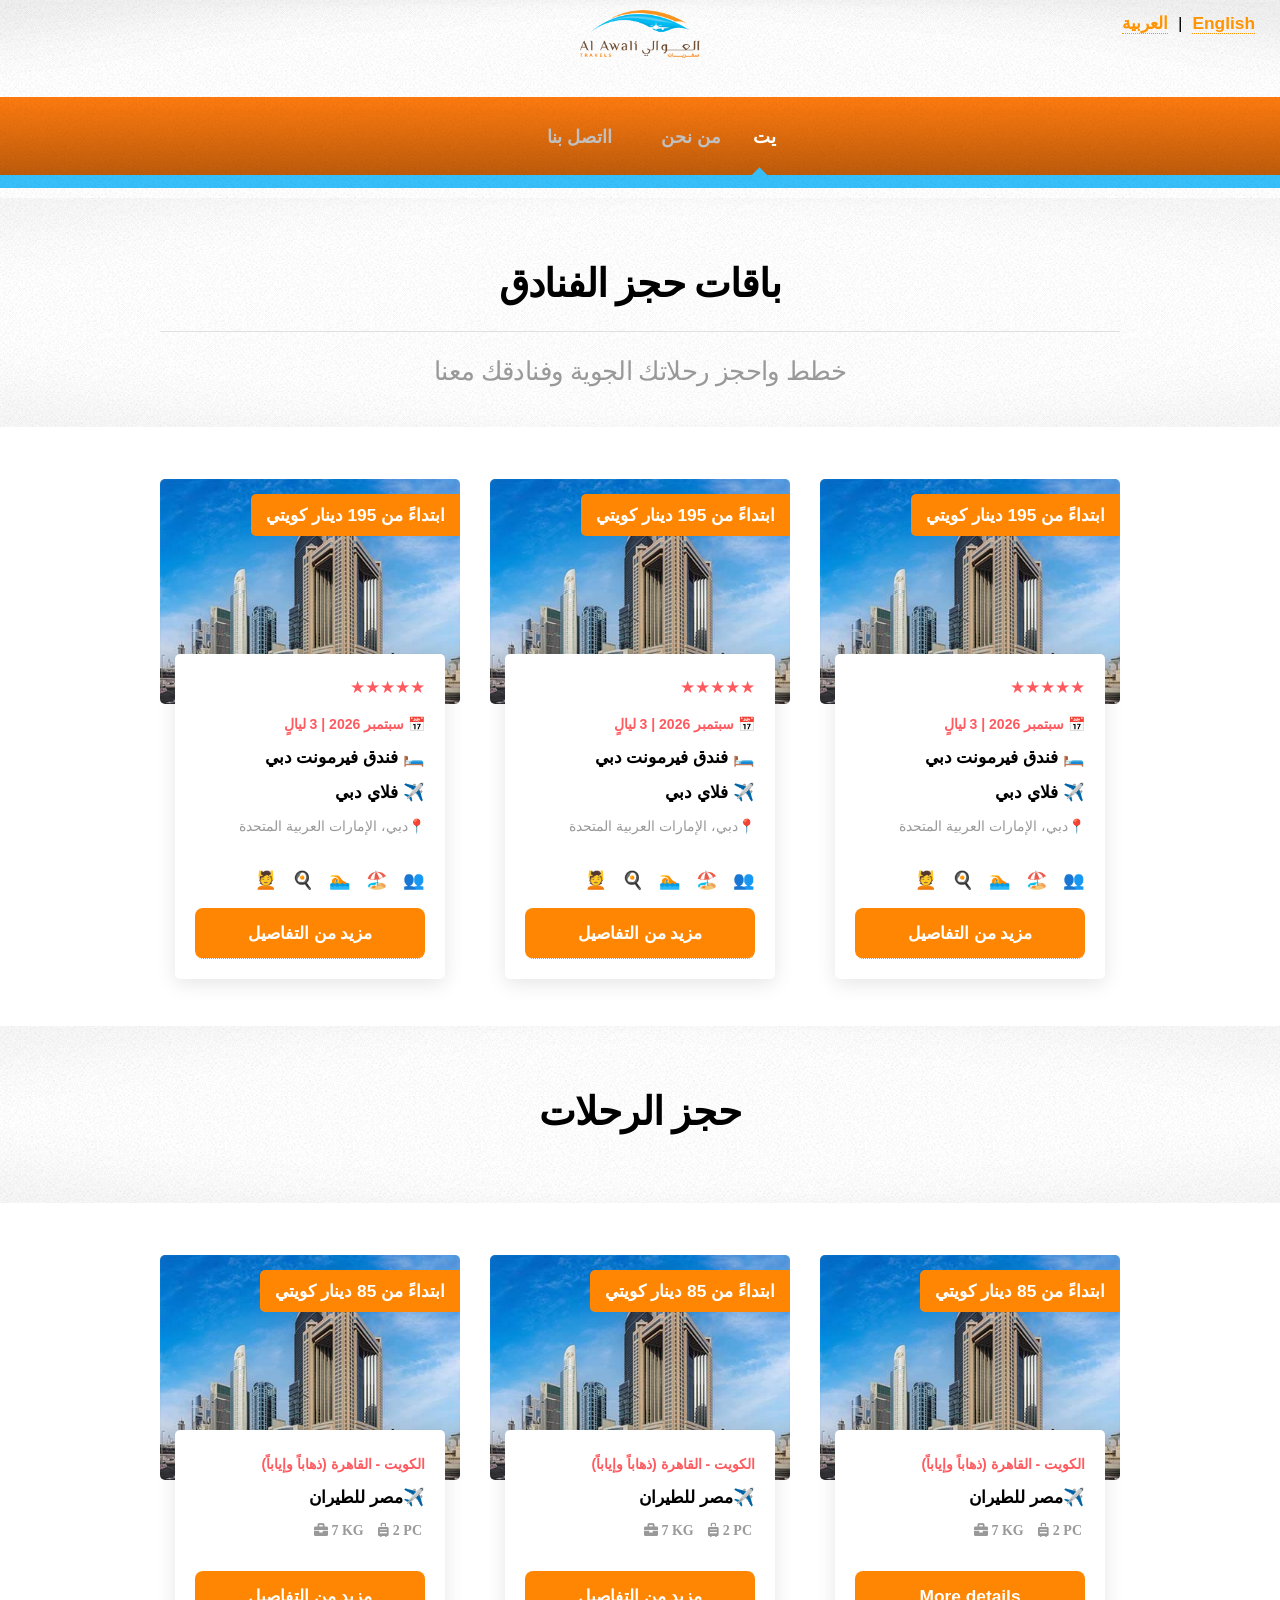
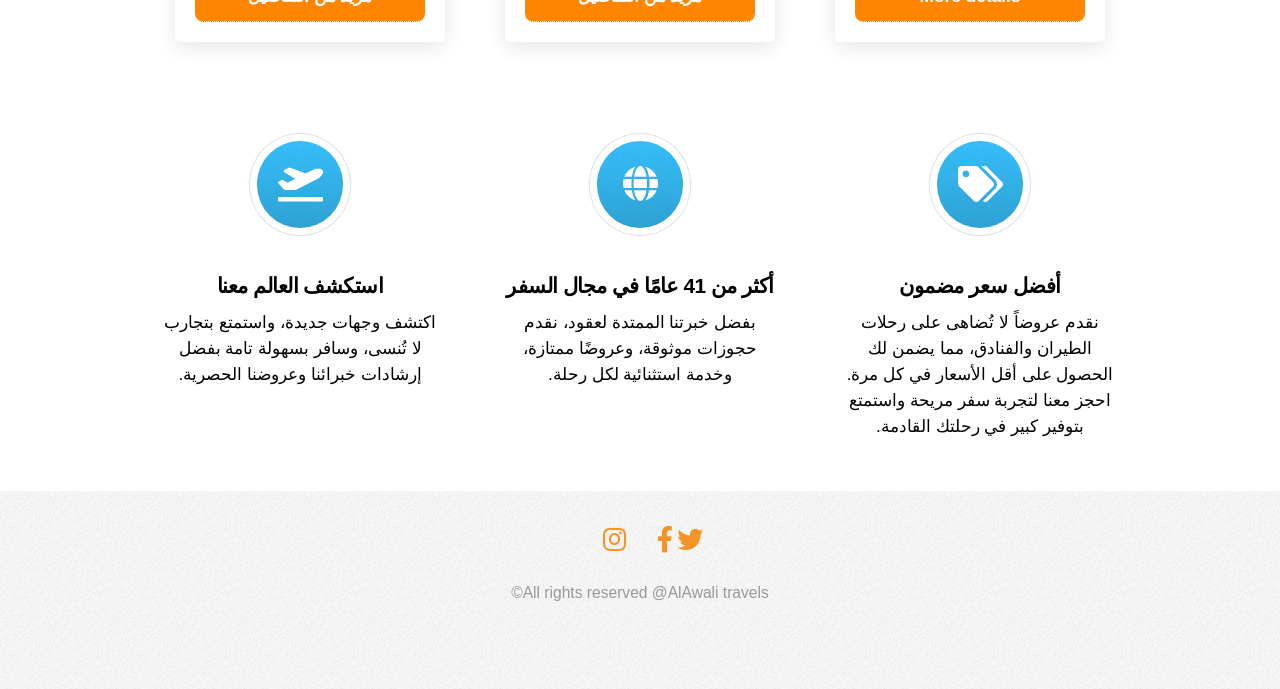
==== index.html @ 090c86a7 "Commit changes" ====
<!DOCTYPE HTML>

<html lang="ar" dir="rtl">
	<head>
		<title>AlAwali Travels</title>
		<meta charset="utf-8" />
		<meta name="viewport" content="width=device-width, initial-scale=1, user-scalable=no" />
		<link rel="stylesheet" href="assets/css/main.css" />
	</head>
	<body class="is-preload">
		<div id="page-wrapper">

			<!-- Header -->
				<div id="header" style="text-align:center; position: relative; padding: 10px 0;">

					<!-- Logo -->
   <h1>
   <a href="index.html" id="logo" style="display:inline-block;">
        <img src="images/logo.png" alt="AlAwali Travels Logo" 
             style="width:120px; max-width:100%; height:auto; display:block; margin:0 auto;">
    </a>
</h1>
  
<!-- Language Switcher -->
    

					<!-- Nav -->
						<nav id="nav">
    <div id="language-switcher" style="position:absolute; top:10px; right:20px;">
        <a href="en/index.html" lang="en">English</a> | 
        <a href="index.html" lang="ar">العربية</a>
    </div>
							<ul>
								<li class="current"><a href="index.html">يت  </a></li>
								<li ><a href="aboutus.html">من نحن</a></li>
								<li><a href="contactus.html"> ااتصل بنا</a></li>
								
							</ul>
						</nav>

				</div>


			<!-- Banner -->
				
		<!-- Gigantic Heading -->
				<section class="wrapper style2" dir="rtl">
					<div class="container">
						<header class="major">
							<h2>باقات حجز الفنادق</h2>
							<p>خطط واحجز رحلاتك الجوية وفنادقك معنا</p>
						</header>
					</div>
				</section>

			<!-- Posts -->
	<section class="wrapper style1" dir="rtl">
          <div class="container">

    <div class="row">

      <!-- CARD 1 -->
      
<div class="col-4 col-12-narrower">
  <div class="hotel-card">

    <!-- IMAGE -->
    <div class="image-box">
      <img src="images/turkey.jpg" alt="">
      <span class="price">ابتداءً من 195 دينار كويتي</span>
    </div>

    <!-- CONTENT -->
    <div class="content-box">
      <div class="stars">
        ★★★★★
      </div>

      <span class="days">📅 سبتمبر 2026 | 3 ليالٍ</span>

      <h4>🛏️ فندق فيرمونت دبي</h4>
      <h4>✈️ فلاي دبي</h4>

      <p class="location">📍دبي، الإمارات العربية المتحدة</p>

      <div class="features">
  <span>👥</span>
  <span>🏖️ </span>
  <span>🏊</span>
  <span>🍳 </span>
  <span>💆</span>
  </div>
      <a class="book-now-btn" href="https://wa.me/96590956788?text=Hello%20I%20want%20to%20book%20Baku%20package" target="_blank">
        مزيد من التفاصيل
      </a>
    </div>

  </div>
</div>
      <!-- CARD 2 -->
      <div class="col-4 col-12-narrower">
  <div class="hotel-card">

    <!-- IMAGE -->
    <div class="image-box">
      <img src="images/turkey.jpg" alt="">
      <span class="price">ابتداءً من 195 دينار كويتي</span>
    </div>

    <!-- CONTENT -->
    <div class="content-box">
      <div class="stars">
        ★★★★★
      </div>

      <span class="days">📅 سبتمبر 2026 | 3 ليالٍ</span>

      <h4>🛏️ فندق فيرمونت دبي</h4>
      <h4>✈️ فلاي دبي</h4>

      <p class="location">📍دبي، الإمارات العربية المتحدة</p>

      <div class="features">
  <span>👥</span>
  <span>🏖️ </span>
  <span>🏊</span>
  <span>🍳 </span>
  <span>💆</span>
  </div>
      <a class="book-now-btn" href="https://wa.me/96590956788?text=Hello%20I%20want%20to%20book%20Baku%20package" target="_blank">
        مزيد من التفاصيل
      </a>
    </div>

  </div>
</div>

      <!-- CARD 3 -->
      <div class="col-4 col-12-narrower">
  <div class="hotel-card">

    <!-- IMAGE -->
    <div class="image-box">
      <img src="images/turkey.jpg" alt="">
      <span class="price">ابتداءً من 195 دينار كويتي</span>
    </div>

    <!-- CONTENT -->
    <div class="content-box">
      <div class="stars">
        ★★★★★
      </div>

      <span class="days">📅 سبتمبر 2026 | 3 ليالٍ</span>

      <h4>🛏️ فندق فيرمونت دبي</h4>
      <h4>✈️ فلاي دبي</h4>

      <p class="location">📍دبي، الإمارات العربية المتحدة</p>

      <div class="features">
  <span>👥</span>
  <span>🏖️ </span>
  <span>🏊</span>
  <span>🍳 </span>
  <span>💆</span>
  </div>
      <a class="book-now-btn" href="https://wa.me/96590956788?text=Hello%20I%20want%20to%20book%20Baku%20package" target="_blank">
        مزيد من التفاصيل
      </a>
    </div>

  </div>
</div>

</section>
				<!-- Posts End-->



<!-- Gigantic Heading  second for flight-->
		<section class="wrapper style2">
					<div class="container">
						<header class="major">
							<h2>حجز الرحلات</h2>
						</header>
					</div>
				</section> 


<section class="wrapper style1">
  <div class="container">

    <div class="row">

      <!-- CARD 1 -->
      
<div class="col-4 col-12-narrower">
  <div class="hotel-card">

    <!-- IMAGE -->
    <div class="image-box">
      <img src="images/turkey.jpg" alt="">
      <span class="price">ابتداءً من 85 دينار كويتي</span>
    </div>

    <!-- CONTENT -->
    <div class="content-box">
      
     <span class="days">الكويت - القاهرة (ذهاباً وإياباً) </span>

        <h4>✈️مصر للطيران</h4>

      <p class="location"><i class="fas fa-suitcase-rolling"> 2 PC </i> &nbsp; <i class="fas fa-briefcase"> 7 KG </i> </p>

      <a class="book-now-btn" href="https://wa.me/96590956788?text=Hello%20I%20want%20to%20book%20Baku%20package" target="_blank">
        More details
      </a>
    </div>

  </div>
</div>
      <!-- CARD 2 -->
      <div class="col-4 col-12-narrower">
  <div class="hotel-card">

    <!-- IMAGE -->
    <div class="image-box">
      <img src="images/turkey.jpg" alt="">
      <span class="price">ابتداءً من 85 دينار كويتي</span>
    </div>

    <!-- CONTENT -->
    <div class="content-box">
      
     <span class="days">الكويت - القاهرة (ذهاباً وإياباً) </span>

        <h4>✈️مصر للطيران</h4>

       <p class="location"><i class="fas fa-suitcase-rolling"> 2 PC </i> &nbsp; <i class="fas fa-briefcase"> 7 KG </i> </p>

      <a class="book-now-btn" href="https://wa.me/96590956788?text=Hello%20I%20want%20to%20book%20Baku%20package" target="_blank">
        مزيد من التفاصيل
      </a>
    </div>

  </div>
</div>

      <!-- CARD 3 -->
     <div class="col-4 col-12-narrower">
  <div class="hotel-card">

    <!-- IMAGE -->
    <div class="image-box">
      <img src="images/turkey.jpg" alt="">
      <span class="price">ابتداءً من 85 دينار كويتي</span>
    </div>

    <!-- CONTENT -->
    <div class="content-box">
      
     <span class="days">الكويت - القاهرة (ذهاباً وإياباً) </span>

        <h4>✈️مصر للطيران</h4>

      <p class="location"><i class="fas fa-suitcase-rolling"> 2 PC </i> &nbsp; <i class="fas fa-briefcase"> 7 KG </i> </p>

      <a class="book-now-btn" href="https://wa.me/96590956788?text=Hello%20I%20want%20to%20book%20Baku%20package" target="_blank">
        مزيد من التفاصيل
      </a>
    </div>

  </div>
</div>

</section>
				<!-- Posts End-->


			<!-- Highlights -->
				<section class="wrapper style1">
					<div class="container">
						<div class="row gtr-200">
							<section class="col-4 col-12-narrower">
								<div class="box highlight">
									<i class="icon solid major fa-tags"></i>
									<h3>أفضل سعر مضمون</h3>
									<p>نقدم عروضاً لا تُضاهى على رحلات الطيران والفنادق، مما يضمن لك الحصول على أقل الأسعار في كل مرة. احجز معنا لتجربة سفر مريحة واستمتع بتوفير كبير في رحلتك القادمة.</p>
								</div>
							</section>
							<section class="col-4 col-12-narrower">
								<div class="box highlight">
									<i class="icon solid major fa-globe"></i>
									<h3>أكثر من 41 عامًا في مجال السفر</h3>
									<p>بفضل خبرتنا الممتدة لعقود، نقدم حجوزات موثوقة، وعروضًا ممتازة، وخدمة استثنائية لكل رحلة.</p>
								</div>
							</section>
							<section class="col-4 col-12-narrower">
								<div class="box highlight">
									<i class="icon solid major fa-plane-departure"></i>
									<h3>استكشف العالم معنا</h3>
									<p>اكتشف وجهات جديدة، واستمتع بتجارب لا تُنسى، وسافر بسهولة تامة بفضل إرشادات خبرائنا وعروضنا الحصرية.</p>
								</div>
							</section>
						</div>
					</div>
				</section>



			<!-- Footer -->
				<div id="footer">
					<div class="container">
						<div class="row">
							
							
						</div>
					</div>

					<!-- Icons -->
						<ul class="icons">
							<li><a href="#" class="icon brands fa-twitter"><span class="label">Twitter</span></a></li>
							<li><a href="#" class="icon brands fa-facebook-f"><span class="label">Facebook</span></a></li>
							<li><a href="#" class="icon brands fa-instagram"><span class="label">Instagram</span></a></li>
							
						</ul>

					<!-- Copyright -->
						<div class="copyright">
							<ul class="menu">
								<li>All rights reserved @AlAwali travels&copy; </li>
							</ul>
						</div>

				</div>

		</div>


		<!-- Scripts -->
			<script src="assets/js/jquery.min.js"></script>
			<script src="assets/js/jquery.dropotron.min.js"></script>
			<script src="assets/js/browser.min.js"></script>
			<script src="assets/js/breakpoints.min.js"></script>
			<script src="assets/js/util.js"></script>
			<script src="assets/js/main.js"></script>

	</body>
</html>
---- assets/css/main.css ----
@import url("fontawesome-all.min.css");
@import url("https://fonts.googleapis.com/css?family=Source+Sans+Pro:300,300italic,600,600italic");

/*
	Arcana by HTML5 UP
	html5up.net | @ajlkn
	Free for personal and commercial use under the CCA 3.0 license (html5up.net/license)
*/

html, body, div, span, applet, object,
iframe, h1, h2, h3, h4, h5, h6, p, blockquote,
pre, a, abbr, acronym, address, big, cite,
code, del, dfn, em, img, ins, kbd, q, s, samp,
small, strike, strong, sub, sup, tt, var, b,
u, i, center, dl, dt, dd, ol, ul, li, fieldset,
form, label, legend, table, caption, tbody,
tfoot, thead, tr, th, td, article, aside,
canvas, details, embed, figure, figcaption,
footer, header, hgroup, menu, nav, output, ruby,
section, summary, time, mark, audio, video {
	margin: 0;
	padding: 0;
	border: 0;
	font-size: 100%;
	font: inherit;
	vertical-align: baseline;}

article, aside, details, figcaption, figure,
footer, header, hgroup, menu, nav, section {
	display: block;}

body {
	line-height: 1;
}

ol, ul {
	list-style: none;
}

blockquote, q {
	quotes: none;
}

	blockquote:before, blockquote:after, q:before, q:after {
		content: '';
		content: none;
	}

table {
	border-collapse: collapse;
	border-spacing: 0;
}

body {
	-webkit-text-size-adjust: none;
}

mark {
	background-color: transparent;
	color: inherit;
}

input::-moz-focus-inner {
	border: 0;
	padding: 0;
}

input, select, textarea {
	-moz-appearance: none;
	-webkit-appearance: none;
	-ms-appearance: none;
	appearance: none;
}

/* Basic */

	html {
		box-sizing: border-box;
	}

	*, *:before, *:after {
		box-sizing: inherit;
	}

	body {
		background: #f7f7f7 url("images/bg01.png");
	}

		body.is-preload *, body.is-preload *:before, body.is-preload *:after {
			-moz-animation: none !important;
			-webkit-animation: none !important;
			-ms-animation: none !important;
			animation: none !important;
			-moz-transition: none !important;
			-webkit-transition: none !important;
			-ms-transition: none !important;
			transition: none !important;
		}

	body, input, select, textarea {
		color: #000000;
		font-family: 'cairo', sans-serif;
		font-size: 16pt;
		font-weight: 300;
		line-height: 1.65em;
	}

	a {
		-moz-transition: color 0.2s ease-in-out, border-color 0.2s ease-in-out, opacity 0.2s ease-in-out;
		-webkit-transition: color 0.2s ease-in-out, border-color 0.2s ease-in-out, opacity 0.2s ease-in-out;
		-ms-transition: color 0.2s ease-in-out, border-color 0.2s ease-in-out, opacity 0.2s ease-in-out;
		transition: color 0.2s ease-in-out, border-color 0.2s ease-in-out, opacity 0.2s ease-in-out;
		color: #37c0fb;
		text-decoration: none;
		border-bottom: dotted 1px;
	}

		a:hover {
			color: #37c0fb;
			border-bottom-color: transparent;
		}

	strong, b {
		font-weight: 600;
	}

	em, i {
		font-style: italic;
	}

	p, ul, ol, dl, table, blockquote {
		margin: 0 0 2em 0;
	}

	h1, h2, h3, h4, h5, h6 {
		color: inherit;
		font-weight: 600;
		line-height: 1.75em;
		margin-bottom: 1em;
	}

		h1 a, h2 a, h3 a, h4 a, h5 a, h6 a {
			color: inherit;
			text-decoration: none;
		}

		h1 em, h2 em, h3 em, h4 em, h5 em, h6 em {
			font-style: normal;
			font-weight: 300;
		}

	h2 {
		font-size: 1.75em;
		letter-spacing: -0.025em;
	}

	h3 {
		font-size: 1.2em;
		letter-spacing: -0.025em;
	}

	sub {
		font-size: 0.8em;
		position: relative;
		top: 0.5em;
	}

	sup {
		font-size: 0.8em;
		position: relative;
		top: -0.5em;
	}

	hr {
		border-top: solid 1px #e0e0e0;
		border: 0;
		margin-bottom: 1.5em;
	}

	blockquote {
		border-left: solid 0.5em #e0e0e0;
		font-style: italic;
		padding: 1em 0 1em 2em;
	}

/* Container */

	.container {
		margin: 0 auto;
		max-width: 100%;
		width: 1400px;
	}

		@media screen and (max-width: 1680px) {

			.container {
				width: 1200px;
			}

		}

		@media screen and (max-width: 1280px) {

			.container {
				width: 960px;
			}

		}

		@media screen and (max-width: 980px) {

			.container {
				width: 95%;
			}

		}

		@media screen and (max-width: 840px) {

			.container {
				width: 95%;
			}

		}

		@media screen and (max-width: 736px) {

			.container {
				width: 90%;
			}

		}

		@media screen and (max-width: 480px) {

			.container {
				width: 100%;
			}

		}

/* Row */

	.row {
		display: flex;
		flex-wrap: wrap;
		box-sizing: border-box;
		align-items: stretch;
	}

		.row > * {
			box-sizing: border-box;
		}

		.row.gtr-uniform > * > :last-child {
			margin-bottom: 0;
		}

		.row.aln-left {
			justify-content: flex-start;
		}

		.row.aln-center {
			justify-content: center;
		}

		.row.aln-right {
			justify-content: flex-end;
		}

		.row.aln-top {
			align-items: flex-start;
		}

		.row.aln-middle {
			align-items: center;
		}

		.row.aln-bottom {
			align-items: flex-end;
		}

		.row > .imp {
			order: -1;
		}

		.row > .col-1 {
			width: 8.33333%;
		}

		.row > .off-1 {
			margin-left: 8.33333%;
		}

		.row > .col-2 {
			width: 16.66667%;
		}

		.row > .off-2 {
			margin-left: 16.66667%;
		}

		.row > .col-3 {
			width: 25%;
		}

		.row > .off-3 {
			margin-left: 25%;
		}

		.row > .col-4 {
			width: 33.33333%;
		}

		.row > .off-4 {
			margin-left: 33.33333%;
		}

		.row > .col-5 {
			width: 41.66667%;
		}

		.row > .off-5 {
			margin-left: 41.66667%;
		}

		.row > .col-6 {
			width: 50%;
		}

		.row > .off-6 {
			margin-left: 50%;
		}

		.row > .col-7 {
			width: 58.33333%;
		}

		.row > .off-7 {
			margin-left: 58.33333%;
		}

		.row > .col-8 {
			width: 66.66667%;
		}

		.row > .off-8 {
			margin-left: 66.66667%;
		}

		.row > .col-9 {
			width: 75%;
		}

		.row > .off-9 {
			margin-left: 75%;
		}

		.row > .col-10 {
			width: 83.33333%;
		}

		.row > .off-10 {
			margin-left: 83.33333%;
		}

		.row > .col-11 {
			width: 91.66667%;
		}

		.row > .off-11 {
			margin-left: 91.66667%;
		}

		.row > .col-12 {
			width: 100%;
		}

		.row > .off-12 {
			margin-left: 100%;
		}

		.row.gtr-0 {
			margin-top: 0px;
			margin-left: 0px;
		}

			.row.gtr-0 > * {
				padding: 0px 0 0 0px;
			}

			.row.gtr-0.gtr-uniform {
				margin-top: 0px;
			}

				.row.gtr-0.gtr-uniform > * {
					padding-top: 0px;
				}

		.row.gtr-25 {
			margin-top: -12.5px;
			margin-left: -12.5px;
		}

			.row.gtr-25 > * {
				padding: 12.5px 0 0 12.5px;
			}

			.row.gtr-25.gtr-uniform {
				margin-top: -12.5px;
			}

				.row.gtr-25.gtr-uniform > * {
					padding-top: 12.5px;
				}

		.row.gtr-50 {
			margin-top: -25px;
			margin-left: -25px;
		}

			.row.gtr-50 > * {
				padding: 25px 0 0 25px;
			}

			.row.gtr-50.gtr-uniform {
				margin-top: -25px;
			}

				.row.gtr-50.gtr-uniform > * {
					padding-top: 25px;
				}

		.row {
			margin-top: -50px;
			margin-left: -50px;
		}

			.row > * {
				padding: 50px 0 0 50px;
			}

			.row.gtr-uniform {
				margin-top: -50px;
			}

				.row.gtr-uniform > * {
					padding-top: 50px;
				}

		.row.gtr-150 {
			margin-top: -75px;
			margin-left: -75px;
		}

			.row.gtr-150 > * {
				padding: 75px 0 0 75px;
			}

			.row.gtr-150.gtr-uniform {
				margin-top: -75px;
			}

				.row.gtr-150.gtr-uniform > * {
					padding-top: 75px;
				}

		.row.gtr-200 {
			margin-top: -100px;
			margin-left: -100px;
		}

			.row.gtr-200 > * {
				padding: 100px 0 0 100px;
			}

			.row.gtr-200.gtr-uniform {
				margin-top: -100px;
			}

				.row.gtr-200.gtr-uniform > * {
					padding-top: 100px;
				}

		@media screen and (max-width: 1680px) {

			.row {
				display: flex;
				flex-wrap: wrap;
				box-sizing: border-box;
				align-items: stretch;
			}

				.row > * {
					box-sizing: border-box;
				}

				.row.gtr-uniform > * > :last-child {
					margin-bottom: 0;
				}

				.row.aln-left {
					justify-content: flex-start;
				}

				.row.aln-center {
					justify-content: center;
				}

				.row.aln-right {
					justify-content: flex-end;
				}

				.row.aln-top {
					align-items: flex-start;
				}

				.row.aln-middle {
					align-items: center;
				}

				.row.aln-bottom {
					align-items: flex-end;
				}

				.row > .imp-wide {
					order: -1;
				}

				.row > .col-1-wide {
					width: 8.33333%;
				}

				.row > .off-1-wide {
					margin-left: 8.33333%;
				}

				.row > .col-2-wide {
					width: 16.66667%;
				}

				.row > .off-2-wide {
					margin-left: 16.66667%;
				}

				.row > .col-3-wide {
					width: 25%;
				}

				.row > .off-3-wide {
					margin-left: 25%;
				}

				.row > .col-4-wide {
					width: 33.33333%;
				}

				.row > .off-4-wide {
					margin-left: 33.33333%;
				}

				.row > .col-5-wide {
					width: 41.66667%;
				}

				.row > .off-5-wide {
					margin-left: 41.66667%;
				}

				.row > .col-6-wide {
					width: 50%;
				}

				.row > .off-6-wide {
					margin-left: 50%;
				}

				.row > .col-7-wide {
					width: 58.33333%;
				}

				.row > .off-7-wide {
					margin-left: 58.33333%;
				}

				.row > .col-8-wide {
					width: 66.66667%;
				}

				.row > .off-8-wide {
					margin-left: 66.66667%;
				}

				.row > .col-9-wide {
					width: 75%;
				}

				.row > .off-9-wide {
					margin-left: 75%;
				}

				.row > .col-10-wide {
					width: 83.33333%;
				}

				.row > .off-10-wide {
					margin-left: 83.33333%;
				}

				.row > .col-11-wide {
					width: 91.66667%;
				}

				.row > .off-11-wide {
					margin-left: 91.66667%;
				}

				.row > .col-12-wide {
					width: 100%;
				}

				.row > .off-12-wide {
					margin-left: 100%;
				}

				.row.gtr-0 {
					margin-top: 0px;
					margin-left: 0px;
				}

					.row.gtr-0 > * {
						padding: 0px 0 0 0px;
					}

					.row.gtr-0.gtr-uniform {
						margin-top: 0px;
					}

						.row.gtr-0.gtr-uniform > * {
							padding-top: 0px;
						}

				.row.gtr-25 {
					margin-top: -10px;
					margin-left: -10px;
				}

					.row.gtr-25 > * {
						padding: 10px 0 0 10px;
					}

					.row.gtr-25.gtr-uniform {
						margin-top: -10px;
					}

						.row.gtr-25.gtr-uniform > * {
							padding-top: 10px;
						}

				.row.gtr-50 {
					margin-top: -20px;
					margin-left: -20px;
				}

					.row.gtr-50 > * {
						padding: 20px 0 0 20px;
					}

					.row.gtr-50.gtr-uniform {
						margin-top: -20px;
					}

						.row.gtr-50.gtr-uniform > * {
							padding-top: 20px;
						}

				.row {
					margin-top: -40px;
					margin-left: -40px;
				}

					.row > * {
						padding: 40px 0 0 40px;
					}

					.row.gtr-uniform {
						margin-top: -40px;
					}

						.row.gtr-uniform > * {
							padding-top: 40px;
						}

				.row.gtr-150 {
					margin-top: -60px;
					margin-left: -60px;
				}

					.row.gtr-150 > * {
						padding: 60px 0 0 60px;
					}

					.row.gtr-150.gtr-uniform {
						margin-top: -60px;
					}

						.row.gtr-150.gtr-uniform > * {
							padding-top: 60px;
						}

				.row.gtr-200 {
					margin-top: -80px;
					margin-left: -80px;
				}

					.row.gtr-200 > * {
						padding: 80px 0 0 80px;
					}

					.row.gtr-200.gtr-uniform {
						margin-top: -80px;
					}

						.row.gtr-200.gtr-uniform > * {
							padding-top: 80px;
						}

		}

		@media screen and (max-width: 1280px) {

			.row {
				display: flex;
				flex-wrap: wrap;
				box-sizing: border-box;
				align-items: stretch;
			}

				.row > * {
					box-sizing: border-box;
				}

				.row.gtr-uniform > * > :last-child {
					margin-bottom: 0;
				}

				.row.aln-left {
					justify-content: flex-start;
				}

				.row.aln-center {
					justify-content: center;
				}

				.row.aln-right {
					justify-content: flex-end;
				}

				.row.aln-top {
					align-items: flex-start;
				}

				.row.aln-middle {
					align-items: center;
				}

				.row.aln-bottom {
					align-items: flex-end;
				}

				.row > .imp-normal {
					order: -1;
				}

				.row > .col-1-normal {
					width: 8.33333%;
				}

				.row > .off-1-normal {
					margin-left: 8.33333%;
				}

				.row > .col-2-normal {
					width: 16.66667%;
				}

				.row > .off-2-normal {
					margin-left: 16.66667%;
				}

				.row > .col-3-normal {
					width: 25%;
				}

				.row > .off-3-normal {
					margin-left: 25%;
				}

				.row > .col-4-normal {
					width: 33.33333%;
				}

				.row > .off-4-normal {
					margin-left: 33.33333%;
				}

				.row > .col-5-normal {
					width: 41.66667%;
				}

				.row > .off-5-normal {
					margin-left: 41.66667%;
				}

				.row > .col-6-normal {
					width: 50%;
				}

				.row > .off-6-normal {
					margin-left: 50%;
				}

				.row > .col-7-normal {
					width: 58.33333%;
				}

				.row > .off-7-normal {
					margin-left: 58.33333%;
				}

				.row > .col-8-normal {
					width: 66.66667%;
				}

				.row > .off-8-normal {
					margin-left: 66.66667%;
				}

				.row > .col-9-normal {
					width: 75%;
				}

				.row > .off-9-normal {
					margin-left: 75%;
				}

				.row > .col-10-normal {
					width: 83.33333%;
				}

				.row > .off-10-normal {
					margin-left: 83.33333%;
				}

				.row > .col-11-normal {
					width: 91.66667%;
				}

				.row > .off-11-normal {
					margin-left: 91.66667%;
				}

				.row > .col-12-normal {
					width: 100%;
				}

				.row > .off-12-normal {
					margin-left: 100%;
				}

				.row.gtr-0 {
					margin-top: 0px;
					margin-left: 0px;
				}

					.row.gtr-0 > * {
						padding: 0px 0 0 0px;
					}

					.row.gtr-0.gtr-uniform {
						margin-top: 0px;
					}

						.row.gtr-0.gtr-uniform > * {
							padding-top: 0px;
						}

				.row.gtr-25 {
					margin-top: -7.5px;
					margin-left: -7.5px;
				}

					.row.gtr-25 > * {
						padding: 7.5px 0 0 7.5px;
					}

					.row.gtr-25.gtr-uniform {
						margin-top: -7.5px;
					}

						.row.gtr-25.gtr-uniform > * {
							padding-top: 7.5px;
						}

				.row.gtr-50 {
					margin-top: -15px;
					margin-left: -15px;
				}

					.row.gtr-50 > * {
						padding: 15px 0 0 15px;
					}

					.row.gtr-50.gtr-uniform {
						margin-top: -15px;
					}

						.row.gtr-50.gtr-uniform > * {
							padding-top: 15px;
						}

				.row {
					margin-top: -30px;
					margin-left: -30px;
				}

					.row > * {
						padding: 30px 0 0 30px;
					}

					.row.gtr-uniform {
						margin-top: -30px;
					}

						.row.gtr-uniform > * {
							padding-top: 30px;
						}

				.row.gtr-150 {
					margin-top: -45px;
					margin-left: -45px;
				}

					.row.gtr-150 > * {
						padding: 45px 0 0 45px;
					}

					.row.gtr-150.gtr-uniform {
						margin-top: -45px;
					}

						.row.gtr-150.gtr-uniform > * {
							padding-top: 45px;
						}

				.row.gtr-200 {
					margin-top: -60px;
					margin-left: -60px;
				}

					.row.gtr-200 > * {
						padding: 60px 0 0 60px;
					}

					.row.gtr-200.gtr-uniform {
						margin-top: -60px;
					}

						.row.gtr-200.gtr-uniform > * {
							padding-top: 60px;
						}

		}

		@media screen and (max-width: 980px) {

			.row {
				display: flex;
				flex-wrap: wrap;
				box-sizing: border-box;
				align-items: stretch;
			}

				.row > * {
					box-sizing: border-box;
				}

				.row.gtr-uniform > * > :last-child {
					margin-bottom: 0;
				}

				.row.aln-left {
					justify-content: flex-start;
				}

				.row.aln-center {
					justify-content: center;
				}

				.row.aln-right {
					justify-content: flex-end;
				}

				.row.aln-top {
					align-items: flex-start;
				}

				.row.aln-middle {
					align-items: center;
				}

				.row.aln-bottom {
					align-items: flex-end;
				}

				.row > .imp-narrow {
					order: -1;
				}

				.row > .col-1-narrow {
					width: 8.33333%;
				}

				.row > .off-1-narrow {
					margin-left: 8.33333%;
				}

				.row > .col-2-narrow {
					width: 16.66667%;
				}

				.row > .off-2-narrow {
					margin-left: 16.66667%;
				}

				.row > .col-3-narrow {
					width: 25%;
				}

				.row > .off-3-narrow {
					margin-left: 25%;
				}

				.row > .col-4-narrow {
					width: 33.33333%;
				}

				.row > .off-4-narrow {
					margin-left: 33.33333%;
				}

				.row > .col-5-narrow {
					width: 41.66667%;
				}

				.row > .off-5-narrow {
					margin-left: 41.66667%;
				}

				.row > .col-6-narrow {
					width: 50%;
				}

				.row > .off-6-narrow {
					margin-left: 50%;
				}

				.row > .col-7-narrow {
					width: 58.33333%;
				}

				.row > .off-7-narrow {
					margin-left: 58.33333%;
				}

				.row > .col-8-narrow {
					width: 66.66667%;
				}

				.row > .off-8-narrow {
					margin-left: 66.66667%;
				}

				.row > .col-9-narrow {
					width: 75%;
				}

				.row > .off-9-narrow {
					margin-left: 75%;
				}

				.row > .col-10-narrow {
					width: 83.33333%;
				}

				.row > .off-10-narrow {
					margin-left: 83.33333%;
				}

				.row > .col-11-narrow {
					width: 91.66667%;
				}

				.row > .off-11-narrow {
					margin-left: 91.66667%;
				}

				.row > .col-12-narrow {
					width: 100%;
				}

				.row > .off-12-narrow {
					margin-left: 100%;
				}

				.row.gtr-0 {
					margin-top: 0px;
					margin-left: 0px;
				}

					.row.gtr-0 > * {
						padding: 0px 0 0 0px;
					}

					.row.gtr-0.gtr-uniform {
						margin-top: 0px;
					}

						.row.gtr-0.gtr-uniform > * {
							padding-top: 0px;
						}

				.row.gtr-25 {
					margin-top: -7.5px;
					margin-left: -7.5px;
				}

					.row.gtr-25 > * {
						padding: 7.5px 0 0 7.5px;
					}

					.row.gtr-25.gtr-uniform {
						margin-top: -7.5px;
					}

						.row.gtr-25.gtr-uniform > * {
							padding-top: 7.5px;
						}

				.row.gtr-50 {
					margin-top: -15px;
					margin-left: -15px;
				}

					.row.gtr-50 > * {
						padding: 15px 0 0 15px;
					}

					.row.gtr-50.gtr-uniform {
						margin-top: -15px;
					}

						.row.gtr-50.gtr-uniform > * {
							padding-top: 15px;
						}

				.row {
					margin-top: -30px;
					margin-left: -30px;
				}

					.row > * {
						padding: 30px 0 0 30px;
					}

					.row.gtr-uniform {
						margin-top: -30px;
					}

						.row.gtr-uniform > * {
							padding-top: 30px;
						}

				.row.gtr-150 {
					margin-top: -45px;
					margin-left: -45px;
				}

					.row.gtr-150 > * {
						padding: 45px 0 0 45px;
					}

					.row.gtr-150.gtr-uniform {
						margin-top: -45px;
					}

						.row.gtr-150.gtr-uniform > * {
							padding-top: 45px;
						}

				.row.gtr-200 {
					margin-top: -60px;
					margin-left: -60px;
				}

					.row.gtr-200 > * {
						padding: 60px 0 0 60px;
					}

					.row.gtr-200.gtr-uniform {
						margin-top: -60px;
					}

						.row.gtr-200.gtr-uniform > * {
							padding-top: 60px;
						}

		}

		@media screen and (max-width: 840px) {

			.row {
				display: flex;
				flex-wrap: wrap;
				box-sizing: border-box;
				align-items: stretch;
			}

				.row > * {
					box-sizing: border-box;
				}

				.row.gtr-uniform > * > :last-child {
					margin-bottom: 0;
				}

				.row.aln-left {
					justify-content: flex-start;
				}

				.row.aln-center {
					justify-content: center;
				}

				.row.aln-right {
					justify-content: flex-end;
				}

				.row.aln-top {
					align-items: flex-start;
				}

				.row.aln-middle {
					align-items: center;
				}

				.row.aln-bottom {
					align-items: flex-end;
				}

				.row > .imp-narrower {
					order: -1;
				}

				.row > .col-1-narrower {
					width: 8.33333%;
				}

				.row > .off-1-narrower {
					margin-left: 8.33333%;
				}

				.row > .col-2-narrower {
					width: 16.66667%;
				}

				.row > .off-2-narrower {
					margin-left: 16.66667%;
				}

				.row > .col-3-narrower {
					width: 25%;
				}

				.row > .off-3-narrower {
					margin-left: 25%;
				}

				.row > .col-4-narrower {
					width: 33.33333%;
				}

				.row > .off-4-narrower {
					margin-left: 33.33333%;
				}

				.row > .col-5-narrower {
					width: 41.66667%;
				}

				.row > .off-5-narrower {
					margin-left: 41.66667%;
				}

				.row > .col-6-narrower {
					width: 50%;
				}

				.row > .off-6-narrower {
					margin-left: 50%;
				}

				.row > .col-7-narrower {
					width: 58.33333%;
				}

				.row > .off-7-narrower {
					margin-left: 58.33333%;
				}

				.row > .col-8-narrower {
					width: 66.66667%;
				}

				.row > .off-8-narrower {
					margin-left: 66.66667%;
				}

				.row > .col-9-narrower {
					width: 75%;
				}

				.row > .off-9-narrower {
					margin-left: 75%;
				}

				.row > .col-10-narrower {
					width: 83.33333%;
				}

				.row > .off-10-narrower {
					margin-left: 83.33333%;
				}

				.row > .col-11-narrower {
					width: 91.66667%;
				}

				.row > .off-11-narrower {
					margin-left: 91.66667%;
				}

				.row > .col-12-narrower {
					width: 100%;
				}

				.row > .off-12-narrower {
					margin-left: 100%;
				}

				.row.gtr-0 {
					margin-top: 0px;
					margin-left: 0px;
				}

					.row.gtr-0 > * {
						padding: 0px 0 0 0px;
					}

					.row.gtr-0.gtr-uniform {
						margin-top: 0px;
					}

						.row.gtr-0.gtr-uniform > * {
							padding-top: 0px;
						}

				.row.gtr-25 {
					margin-top: -7.5px;
					margin-left: -7.5px;
				}

					.row.gtr-25 > * {
						padding: 7.5px 0 0 7.5px;
					}

					.row.gtr-25.gtr-uniform {
						margin-top: -7.5px;
					}

						.row.gtr-25.gtr-uniform > * {
							padding-top: 7.5px;
						}

				.row.gtr-50 {
					margin-top: -15px;
					margin-left: -15px;
				}

					.row.gtr-50 > * {
						padding: 15px 0 0 15px;
					}

					.row.gtr-50.gtr-uniform {
						margin-top: -15px;
					}

						.row.gtr-50.gtr-uniform > * {
							padding-top: 15px;
						}

				.row {
					margin-top: -30px;
					margin-left: -30px;
				}

					.row > * {
						padding: 30px 0 0 30px;
					}

					.row.gtr-uniform {
						margin-top: -30px;
					}

						.row.gtr-uniform > * {
							padding-top: 30px;
						}

				.row.gtr-150 {
					margin-top: -45px;
					margin-left: -45px;
				}

					.row.gtr-150 > * {
						padding: 45px 0 0 45px;
					}

					.row.gtr-150.gtr-uniform {
						margin-top: -45px;
					}

						.row.gtr-150.gtr-uniform > * {
							padding-top: 45px;
						}

				.row.gtr-200 {
					margin-top: -60px;
					margin-left: -60px;
				}

					.row.gtr-200 > * {
						padding: 60px 0 0 60px;
					}

					.row.gtr-200.gtr-uniform {
						margin-top: -60px;
					}

						.row.gtr-200.gtr-uniform > * {
							padding-top: 60px;
						}

		}

		@media screen and (max-width: 736px) {

			.row {
				display: flex;
				flex-wrap: wrap;
				box-sizing: border-box;
				align-items: stretch;
			}

				.row > * {
					box-sizing: border-box;
				}

				.row.gtr-uniform > * > :last-child {
					margin-bottom: 0;
				}

				.row.aln-left {
					justify-content: flex-start;
				}

				.row.aln-center {
					justify-content: center;
				}

				.row.aln-right {
					justify-content: flex-end;
				}

				.row.aln-top {
					align-items: flex-start;
				}

				.row.aln-middle {
					align-items: center;
				}

				.row.aln-bottom {
					align-items: flex-end;
				}

				.row > .imp-mobile {
					order: -1;
				}

				.row > .col-1-mobile {
					width: 8.33333%;
				}

				.row > .off-1-mobile {
					margin-left: 8.33333%;
				}

				.row > .col-2-mobile {
					width: 16.66667%;
				}

				.row > .off-2-mobile {
					margin-left: 16.66667%;
				}

				.row > .col-3-mobile {
					width: 25%;
				}

				.row > .off-3-mobile {
					margin-left: 25%;
				}

				.row > .col-4-mobile {
					width: 33.33333%;
				}

				.row > .off-4-mobile {
					margin-left: 33.33333%;
				}

				.row > .col-5-mobile {
					width: 41.66667%;
				}

				.row > .off-5-mobile {
					margin-left: 41.66667%;
				}

				.row > .col-6-mobile {
					width: 50%;
				}

				.row > .off-6-mobile {
					margin-left: 50%;
				}

				.row > .col-7-mobile {
					width: 58.33333%;
				}

				.row > .off-7-mobile {
					margin-left: 58.33333%;
				}

				.row > .col-8-mobile {
					width: 66.66667%;
				}

				.row > .off-8-mobile {
					margin-left: 66.66667%;
				}

				.row > .col-9-mobile {
					width: 75%;
				}

				.row > .off-9-mobile {
					margin-left: 75%;
				}

				.row > .col-10-mobile {
					width: 83.33333%;
				}

				.row > .off-10-mobile {
					margin-left: 83.33333%;
				}

				.row > .col-11-mobile {
					width: 91.66667%;
				}

				.row > .off-11-mobile {
					margin-left: 91.66667%;
				}

				.row > .col-12-mobile {
					width: 100%;
				}

				.row > .off-12-mobile {
					margin-left: 100%;
				}

				.row.gtr-0 {
					margin-top: 0px;
					margin-left: 0px;
				}

					.row.gtr-0 > * {
						padding: 0px 0 0 0px;
					}

					.row.gtr-0.gtr-uniform {
						margin-top: 0px;
					}

						.row.gtr-0.gtr-uniform > * {
							padding-top: 0px;
						}

				.row.gtr-25 {
					margin-top: -5px;
					margin-left: -5px;
				}

					.row.gtr-25 > * {
						padding: 5px 0 0 5px;
					}

					.row.gtr-25.gtr-uniform {
						margin-top: -5px;
					}

						.row.gtr-25.gtr-uniform > * {
							padding-top: 5px;
						}

				.row.gtr-50 {
					margin-top: -10px;
					margin-left: -10px;
				}

					.row.gtr-50 > * {
						padding: 10px 0 0 10px;
					}

					.row.gtr-50.gtr-uniform {
						margin-top: -10px;
					}

						.row.gtr-50.gtr-uniform > * {
							padding-top: 10px;
						}

				.row {
					margin-top: -20px;
					margin-left: -20px;
				}

					.row > * {
						padding: 20px 0 0 20px;
					}

					.row.gtr-uniform {
						margin-top: -20px;
					}

						.row.gtr-uniform > * {
							padding-top: 20px;
						}

				.row.gtr-150 {
					margin-top: -30px;
					margin-left: -30px;
				}

					.row.gtr-150 > * {
						padding: 30px 0 0 30px;
					}

					.row.gtr-150.gtr-uniform {
						margin-top: -30px;
					}

						.row.gtr-150.gtr-uniform > * {
							padding-top: 30px;
						}

				.row.gtr-200 {
					margin-top: -40px;
					margin-left: -40px;
				}

					.row.gtr-200 > * {
						padding: 40px 0 0 40px;
					}

					.row.gtr-200.gtr-uniform {
						margin-top: -40px;
					}

						.row.gtr-200.gtr-uniform > * {
							padding-top: 40px;
						}

		}

		@media screen and (max-width: 480px) {

			.row {
				display: flex;
				flex-wrap: wrap;
				box-sizing: border-box;
				align-items: stretch;
			}

				.row > * {
					box-sizing: border-box;
				}

				.row.gtr-uniform > * > :last-child {
					margin-bottom: 0;
				}

				.row.aln-left {
					justify-content: flex-start;
				}

				.row.aln-center {
					justify-content: center;
				}

				.row.aln-right {
					justify-content: flex-end;
				}

				.row.aln-top {
					align-items: flex-start;
				}

				.row.aln-middle {
					align-items: center;
				}

				.row.aln-bottom {
					align-items: flex-end;
				}

				.row > .imp-mobilep {
					order: -1;
				}

				.row > .col-1-mobilep {
					width: 8.33333%;
				}

				.row > .off-1-mobilep {
					margin-left: 8.33333%;
				}

				.row > .col-2-mobilep {
					width: 16.66667%;
				}

				.row > .off-2-mobilep {
					margin-left: 16.66667%;
				}

				.row > .col-3-mobilep {
					width: 25%;
				}

				.row > .off-3-mobilep {
					margin-left: 25%;
				}

				.row > .col-4-mobilep {
					width: 33.33333%;
				}

				.row > .off-4-mobilep {
					margin-left: 33.33333%;
				}

				.row > .col-5-mobilep {
					width: 41.66667%;
				}

				.row > .off-5-mobilep {
					margin-left: 41.66667%;
				}

				.row > .col-6-mobilep {
					width: 50%;
				}

				.row > .off-6-mobilep {
					margin-left: 50%;
				}

				.row > .col-7-mobilep {
					width: 58.33333%;
				}

				.row > .off-7-mobilep {
					margin-left: 58.33333%;
				}

				.row > .col-8-mobilep {
					width: 66.66667%;
				}

				.row > .off-8-mobilep {
					margin-left: 66.66667%;
				}

				.row > .col-9-mobilep {
					width: 75%;
				}

				.row > .off-9-mobilep {
					margin-left: 75%;
				}

				.row > .col-10-mobilep {
					width: 83.33333%;
				}

				.row > .off-10-mobilep {
					margin-left: 83.33333%;
				}

				.row > .col-11-mobilep {
					width: 91.66667%;
				}

				.row > .off-11-mobilep {
					margin-left: 91.66667%;
				}

				.row > .col-12-mobilep {
					width: 100%;
				}

				.row > .off-12-mobilep {
					margin-left: 100%;
				}

				.row.gtr-0 {
					margin-top: 0px;
					margin-left: 0px;
				}

					.row.gtr-0 > * {
						padding: 0px 0 0 0px;
					}

					.row.gtr-0.gtr-uniform {
						margin-top: 0px;
					}

						.row.gtr-0.gtr-uniform > * {
							padding-top: 0px;
						}

				.row.gtr-25 {
					margin-top: -5px;
					margin-left: -5px;
				}

					.row.gtr-25 > * {
						padding: 5px 0 0 5px;
					}

					.row.gtr-25.gtr-uniform {
						margin-top: -5px;
					}

						.row.gtr-25.gtr-uniform > * {
							padding-top: 5px;
						}

				.row.gtr-50 {
					margin-top: -10px;
					margin-left: -10px;
				}

					.row.gtr-50 > * {
						padding: 10px 0 0 10px;
					}

					.row.gtr-50.gtr-uniform {
						margin-top: -10px;
					}

						.row.gtr-50.gtr-uniform > * {
							padding-top: 10px;
						}

				.row {
					margin-top: -20px;
					margin-left: -20px;
				}

					.row > * {
						padding: 20px 0 0 20px;
					}

					.row.gtr-uniform {
						margin-top: -20px;
					}

						.row.gtr-uniform > * {
							padding-top: 20px;
						}

				.row.gtr-150 {
					margin-top: -30px;
					margin-left: -30px;
				}

					.row.gtr-150 > * {
						padding: 30px 0 0 30px;
					}

					.row.gtr-150.gtr-uniform {
						margin-top: -30px;
					}

						.row.gtr-150.gtr-uniform > * {
							padding-top: 30px;
						}

				.row.gtr-200 {
					margin-top: -40px;
					margin-left: -40px;
				}

					.row.gtr-200 > * {
						padding: 40px 0 0 40px;
					}

					.row.gtr-200.gtr-uniform {
						margin-top: -40px;
					}

						.row.gtr-200.gtr-uniform > * {
							padding-top: 40px;
						}

		}

/* Section/Article */

	section.special, article.special {
		text-align: center;
	}

	header p {
		color: #999;
		font-size: 1.25em;
		position: relative;
		margin-top: -1.25em;
		margin-bottom: 2.25em;
	}

	header.major {
		text-align: center;
		margin:0;
	}

		header.major h2 {
			font-size: 2.25em;
		}

		header.major p {
			position: relative;
			border-top: solid 1px #e0e0e0;
			padding: 1em 0 0 0;
			margin: 0;
			top: -1em;
			font-size: 1.5em;
			letter-spacing: -0.025em;
		}

	footer {
		margin: 0 0 3em 0;
	}

		footer > :last-child {
			margin-bottom: 0;
		}

		footer.major {
			padding-top: 3em;
		}

/* Form */

	input[type="text"],
	input[type="password"],
	input[type="email"],
	textarea {
		-moz-appearance: none;
		-webkit-appearance: none;
		-ms-appearance: none;
		appearance: none;
		-moz-transition: border-color 0.2s ease-in-out;
		-webkit-transition: border-color 0.2s ease-in-out;
		-ms-transition: border-color 0.2s ease-in-out;
		transition: border-color 0.2s ease-in-out;
		background: #fff;
		border: solid 1px #e0e0e0;
		border-radius: 5px;
		color: inherit;
		display: block;
		outline: 0;
		padding: 0.75em;
		text-decoration: none;
		width: 100%;
	}

		input[type="text"]:focus,
		input[type="password"]:focus,
		input[type="email"]:focus,
		textarea:focus {
			border-color: #37c0fb;
		}

	input[type="text"],
	input[type="password"],
	input[type="email"] {
		line-height: 1em;
	}

	label {
		display: block;
		color: inherit;
		font-weight: 600;
		line-height: 1.75em;
		margin-bottom: 0.5em;
	}

	::-webkit-input-placeholder {
		color: #999;
		position: relative;
		top: 3px;
	}

	:-moz-placeholder {
		color: #999;
	}

	::-moz-placeholder {
		color: #999;
	}

	:-ms-input-placeholder {
		color: #999;
	}

/* Image */

	.image {
		border: 0;
		display: inline-block;
		position: relative;
		border-radius: 5px;
	}

		.image img {
			display: block;
			border-radius: 5px;
		}

		.image.left {
			display: block;
			float: left;
			margin: 0 2em 2em 0;
			position: relative;
			top: 0.25em;
		}

			.image.left img {
				display: block;
				width: 100%;
			}

		.image.fit {
			display: block;
		}

			.image.fit img {
				display: block;
				width: 100%;
			}

		.image.featured {
			display: block;
			margin: 0 0 2em 0;
		}

			.image.featured img {
				display: block;
				width: 100%;
			}

/* Icon */

	.icon {
		text-decoration: none;
		position: relative;
		text-decoration: none;
	}

		.icon:before {
			-moz-osx-font-smoothing: grayscale;
			-webkit-font-smoothing: antialiased;
			display: inline-block;
			font-style: normal;
			font-variant: normal;
			text-rendering: auto;
			line-height: 1;
			text-transform: none !important;
			font-family: 'Font Awesome 5 Free';
			font-weight: 400;
		}

		.icon > .label {
			display: none;
		}

		.icon:before {
			line-height: inherit;
		}

		.icon.solid:before {
			font-weight: 900;
		}

		.icon.brands:before {
			font-family: 'Font Awesome 5 Brands';
		}

		.icon.major {
			text-align: center;
			cursor: default;
			background-color: #37c0fb;
			background-image: -moz-linear-gradient(top, rgba(0,0,0,0), rgba(0,0,0,0.15)), url("images/bg01.png");
			background-image: -webkit-linear-gradient(top, rgba(0,0,0,0), rgba(0,0,0,0.15)), url("images/bg01.png");
			background-image: -ms-linear-gradient(top, rgba(0,0,0,0), rgba(0,0,0,0.15)), url("images/bg01.png");
			background-image: linear-gradient(top, rgba(0,0,0,0), rgba(0,0,0,0.15)), url("images/bg01.png");
			color: #fff;
			border-radius: 100%;
			display: inline-block;
			width: 5em;
			height: 5em;
			line-height: 5em;
			box-shadow: 0 0 0 7px white, 0 0 0 8px #e0e0e0;
			margin: 0 0 2em 0;
		}

			.icon.major:before {
				font-size: 36px;
			}

/* Lists */

	ol {
		list-style: decimal;
		padding-left: 1.25em;
	}

		ol li {
			padding-left: 0.25em;
		}

	ul {
		list-style: disc;
		padding-left: 1em;
	}

		ul li {
			padding-left: 0.5em;
		}

/* Links */

	ul.links {
		list-style: none;
		padding-left: 0;
	}

		ul.links li {
			line-height: 2.5em;
			padding-left: 0;
		}

/* Icons */

	ul.icons {
		cursor: default;
		list-style: none;
		padding-left: 0;
	}

		ul.icons li {
			display: inline-block;
			line-height: 1em;
			padding-left: 1.5em;
		}

			ul.icons li:first-child {
				padding-left: 0;
			}

			ul.icons li a, ul.icons li span {
				font-size: 2em;
				border: 0;
			}

/* Menu */

	ul.menu {
		list-style: none;
		padding-left: 0;
	}

		ul.menu li {
			border-left: solid 1px #e0e0e0;
			display: inline-block;
			padding: 0 0 0 1em;
			margin: 0 0 0 1em;
		}

			ul.menu li:first-child {
				border-left: 0;
				margin-left: 0;
				padding-left: 0;
			}

/* Actions */

	ul.actions {
		display: -moz-flex;
		display: -webkit-flex;
		display: -ms-flex;
		display: flex;
		cursor: default;
		list-style: none;
		margin-left: -1em;
		padding-left: 0;
	}

		ul.actions li {
			padding: 0 0 0 1em;
			vertical-align: middle;
		}

		ul.actions.special {
			-moz-justify-content: center;
			-webkit-justify-content: center;
			-ms-justify-content: center;
			justify-content: center;
			width: 100%;
			margin-left: 0;
		}

			ul.actions.special li:first-child {
				padding-left: 0;
			}

		ul.actions.stacked {
			-moz-flex-direction: column;
			-webkit-flex-direction: column;
			-ms-flex-direction: column;
			flex-direction: column;
			margin-left: 0;
		}

			ul.actions.stacked li {
				padding: 1.25em 0 0 0;
			}

				ul.actions.stacked li:first-child {
					padding-top: 0;
				}

		ul.actions.fit {
			width: calc(100% + 1em);
		}

			ul.actions.fit li {
				-moz-flex-grow: 1;
				-webkit-flex-grow: 1;
				-ms-flex-grow: 1;
				flex-grow: 1;
				-moz-flex-shrink: 1;
				-webkit-flex-shrink: 1;
				-ms-flex-shrink: 1;
				flex-shrink: 1;
				width: 100%;
			}

				ul.actions.fit li > * {
					width: 100%;
				}

			ul.actions.fit.stacked {
				width: 100%;
			}

		@media screen and (max-width: 736px) {

			ul.actions:not(.fixed) {
				-moz-flex-direction: column;
				-webkit-flex-direction: column;
				-ms-flex-direction: column;
				flex-direction: column;
				margin-left: 0;
				width: 100% !important;
			}

				ul.actions:not(.fixed) li {
					-moz-flex-grow: 1;
					-webkit-flex-grow: 1;
					-ms-flex-grow: 1;
					flex-grow: 1;
					-moz-flex-shrink: 1;
					-webkit-flex-shrink: 1;
					-ms-flex-shrink: 1;
					flex-shrink: 1;
					padding: 1em 0 0 0;
					text-align: center;
					width: 100%;
				}

					ul.actions:not(.fixed) li > * {
						width: 100%;
					}

					ul.actions:not(.fixed) li:first-child {
						padding-top: 0;
					}

					ul.actions:not(.fixed) li input[type="submit"],
					ul.actions:not(.fixed) li input[type="reset"],
					ul.actions:not(.fixed) li input[type="button"],
					ul.actions:not(.fixed) li button,
					ul.actions:not(.fixed) li .button {
						width: 100%;
					}

						ul.actions:not(.fixed) li input[type="submit"].icon:before,
						ul.actions:not(.fixed) li input[type="reset"].icon:before,
						ul.actions:not(.fixed) li input[type="button"].icon:before,
						ul.actions:not(.fixed) li button.icon:before,
						ul.actions:not(.fixed) li .button.icon:before {
							margin-left: -0.5em;
						}

		}

/* Tables */

	table {
		width: 100%;
	}

		table.default {
			width: 100%;
		}

			table.default tbody tr {
				border-bottom: solid 1px #e0e0e0;
			}

			table.default td {
				padding: 0.5em 1em 0.5em 1em;
			}

			table.default th {
				font-weight: 600;
				padding: 0.5em 1em 0.5em 1em;
				text-align: left;
			}

			table.default thead {
				background-color: #555555;
				background-image: -moz-linear-gradient(top, rgba(0,0,0,0), rgba(0,0,0,0.15)), url("images/bg01.png");
				background-image: -webkit-linear-gradient(top, rgba(0,0,0,0), rgba(0,0,0,0.15)), url("images/bg01.png");
				background-image: -ms-linear-gradient(top, rgba(0,0,0,0), rgba(0,0,0,0.15)), url("images/bg01.png");
				background-image: linear-gradient(top, rgba(0,0,0,0), rgba(0,0,0,0.15)), url("images/bg01.png");
				color: #fff;
			}

/* Button */

	input[type="submit"],
	input[type="reset"],
	input[type="button"],
	button,
	.button {
		-moz-appearance: none;
		-webkit-appearance: none;
		-ms-appearance: none;
		appearance: none;
		-moz-transition: background-color 0.2s ease-in-out, color 0.2s ease-in-out, box-shadow 0.2s ease-in-out;
		-webkit-transition: background-color 0.2s ease-in-out, color 0.2s ease-in-out, box-shadow 0.2s ease-in-out;
		-ms-transition: background-color 0.2s ease-in-out, color 0.2s ease-in-out, box-shadow 0.2s ease-in-out;
		transition: background-color 0.2s ease-in-out, color 0.2s ease-in-out, box-shadow 0.2s ease-in-out;
		background-image: -moz-linear-gradient(top, rgba(0,0,0,0), rgba(0,0,0,0.15)), url("images/bg01.png");
		background-image: -webkit-linear-gradient(top, rgba(0,0,0,0), rgba(0,0,0,0.15)), url("images/bg01.png");
		background-image: -ms-linear-gradient(top, rgba(0,0,0,0), rgba(0,0,0,0.15)), url("images/bg01.png");
		background-image: linear-gradient(top, rgba(0,0,0,0), rgba(0,0,0,0.15)), url("images/bg01.png");
		background-color: #37c0fb;
		border-radius: 5px;
		border: 0;
		color: #fff;
		cursor: pointer;
		display: inline-block;
		padding: 0 1.5em;
		line-height: 2.75em;
		min-width: 9em;
		text-align: center;
		text-decoration: none;
		font-weight: 600;
		letter-spacing: -0.025em;
	}

		input[type="submit"]:hover,
		input[type="reset"]:hover,
		input[type="button"]:hover,
		button:hover,
		.button:hover {
			background-color: #50c8fc;
			color: #fff !important;
		}

		input[type="submit"]:active,
		input[type="reset"]:active,
		input[type="button"]:active,
		button:active,
		.button:active {
			background-color: #1eb8fb;
			color: #fff;
		}

		input[type="submit"].alt,
		input[type="reset"].alt,
		input[type="button"].alt,
		button.alt,
		.button.alt {
			background-color: #555555;
			color: #fff;
		}

			input[type="submit"].alt:hover,
			input[type="reset"].alt:hover,
			input[type="button"].alt:hover,
			button.alt:hover,
			.button.alt:hover {
				background-color: #626262;
			}

			input[type="submit"].alt:active,
			input[type="reset"].alt:active,
			input[type="button"].alt:active,
			button.alt:active,
			.button.alt:active {
				background-color: #484848;
			}

		input[type="submit"].icon:before,
		input[type="reset"].icon:before,
		input[type="button"].icon:before,
		button.icon:before,
		.button.icon:before {
			margin-right: 0.5em;
		}

		input[type="submit"].fit,
		input[type="reset"].fit,
		input[type="button"].fit,
		button.fit,
		.button.fit {
			width: 100%;
		}

		input[type="submit"].small,
		input[type="reset"].small,
		input[type="button"].small,
		button.small,
		.button.small {
			font-size: 0.8em;
		}

/* Box */

	.box.highlight {
		text-align: center;
	}

	.box.post {
		position: relative;
		margin: 0 0 2em 0;
	}

		.box.post:after {
			content: '';
			display: block;
			clear: both;
		}

		.box.post .inner {
			margin-left: calc(30% + 2em);
		}

			.box.post .inner > :last-child {
				margin-bottom: 0;
			}

		.box.post .image {
			width: 30%;
			margin: 0;
		}

/* Header */

	#header {
		text-align: center;
		padding: 3em 0 0 0;
		background-color: #fff;
		background-image: url("images/bg02.png"), url("images/bg02.png"), url("images/bg01.png");
		background-position: top left,					top left,					top left;
		background-size: 100% 6em,					100% 6em,					auto;
		background-repeat: no-repeat,					no-repeat,					repeat;
	}

		#header h1 {
			padding: 0 0 0 0;
			margin: 0;
		}

			#header h1 a {
				font-size: 1.5em;
				letter-spacing: -0.025em;
				border: 0;
			}

	#nav {
		cursor: default;
		background-color: #ff7b0f;
		background-image: -moz-linear-gradient(top, rgba(0,0,0,0), rgba(0,0,0,0.3)), url("images/bg01.png");
		background-image: -webkit-linear-gradient(top, rgba(0,0,0,0), rgba(0,0,0,0.3)), url("images/bg01.png");
		background-image: -ms-linear-gradient(top, rgba(0,0,0,0), rgba(0,0,0,0.3)), url("images/bg01.png");
		background-image: linear-gradient(top, rgba(0,0,0,0), rgba(0,0,0,0.3)), url("images/bg01.png");
		padding: 0;
	}

		#nav:after {
			content: '';
			display: block;
			width: 100%;
			height: 0.75em;
			background-color: #37c0fb;
			background-image: url("images/bg01.png");
		}

		#nav > ul {
			margin: 0;
		}

			#nav > ul > li {
				position: relative;
				display: inline-block;
				margin-left: 1em;
			}

				#nav > ul > li a {
					color: #c0c0c0;
					text-decoration: none;
					border: 0;
					display: block;
					padding: 1.5em 0.5em 1.35em 0.5em;
					font-size: 18px;      /* adjust size as you like */
    				font-weight: 600;     /* makes text bold */
				}

				#nav > ul > li:first-child {
					margin-left: 0;
				}

				#nav > ul > li:hover a {
					color: #fff;
				}

				#nav > ul > li.current {
					font-weight: 600;
				}

					#nav > ul > li.current:before {
						-moz-transform: rotateZ(45deg);
						-webkit-transform: rotateZ(45deg);
						-ms-transform: rotateZ(45deg);
						transform: rotateZ(45deg);
						width: 0.75em;
						height: 0.75em;
						content: '';
						display: block;
						position: absolute;
						bottom: -0.5em;
						left: 50%;
						margin-left: -0.375em;
						background-color: #37c0fb;
						background-image: url("images/bg01.png");
					}

					#nav > ul > li.current a {
						color: #fff;
					}

				#nav > ul > li.active a {
					color: #fff;
				}

				#nav > ul > li.active.current:before {
					opacity: 0;
				}

				#nav > ul > li > ul {
					display: none;
				}

/* Dropotron */

	.dropotron {
		background-image: -moz-linear-gradient(top, rgba(0,0,0,0.3), rgba(0,0,0,0)), url("images/bg01.png");
		background-image: -webkit-linear-gradient(top, rgba(0,0,0,0.3), rgba(0,0,0,0)), url("images/bg01.png");
		background-image: -ms-linear-gradient(top, rgba(0,0,0,0.3), rgba(0,0,0,0)), url("images/bg01.png");
		background-image: linear-gradient(top, rgba(0,0,0,0.3), rgba(0,0,0,0)), url("images/bg01.png");
		background-color: #333;
		border-radius: 5px;
		color: #fff;
		min-width: 10em;
		padding: 1em 0;
		text-align: center;
		box-shadow: 0 1em 1em 0 rgba(0, 0, 0, 0.5);
		list-style: none;
	}

		.dropotron > li {
			line-height: 2em;
			padding: 0 1.1em 0 1em;
		}

			.dropotron > li > a {
				color: #c0c0c0;
				text-decoration: none;
				border: 0;
			}

			.dropotron > li.active > a, .dropotron > li:hover > a {
				color: #fff;
			}

		.dropotron.level-0 {
			border-radius: 0 0 5px 5px;
			font-size: 0.9em;
			padding-top: 0;
			margin-top: -1px;
		}

/* Banner */

	#banner {
		background-image: url("../../images/banner.jpg");
		background-position: center center;
		background-size: cover;
		height: 28em;
		text-align: center;
		position: relative;
	}

		#banner header {
			position: absolute;
			bottom: 0;
			left: 0;
			width: 100%;
			background: #212121;
			background: rgba(27, 27, 27, 0.75);
			color: #fff;
			padding: 1.5em 0;
		}

			#banner header h2 {
				display: inline-block;
				margin: 0;
				font-size: 1.25em;
				vertical-align: middle;
			}

				#banner header h2 em {
					opacity: 0.75;
				}

				#banner header h2 a {
					border-bottom-color: rgba(255, 255, 255, 0.5);
				}

					#banner header h2 a:hover {
						border-bottom-color: transparent;
					}

			#banner header .button {
				vertical-align: middle;
				margin-left: 1em;
			}

/* Wrapper */

	.wrapper {
		padding: 1em 0 0 0;
	}

		.wrapper.style1 {
			background: #fff;
		}

		.wrapper.style2 {
			background-color: #fff;
			background-image: url("images/bg02.png"), url("images/bg03.png"), url("images/bg01.png");
			background-position: top left,						bottom left,					top left;
			background-size: 100% 6em,						100% 6em,						auto;
			background-repeat: no-repeat,						no-repeat,						repeat;
		}

		.wrapper.style3 {
			background-color: #37c0fb;
			background-image: -moz-linear-gradient(top, rgba(0,0,0,0), rgba(0,0,0,0.15)), url("images/bg01.png");
			background-image: -webkit-linear-gradient(top, rgba(0,0,0,0), rgba(0,0,0,0.15)), url("images/bg01.png");
			background-image: -ms-linear-gradient(top, rgba(0,0,0,0), rgba(0,0,0,0.15)), url("images/bg01.png");
			background-image: linear-gradient(top, rgba(0,0,0,0), rgba(0,0,0,0.15)), url("images/bg01.png");
			color: #fff;
		}

			.wrapper.style3 .button {
				background: #fff;
				color: #474747;
			}

				.wrapper.style3 .button:hover {
					color: #37c0fb !important;
				}

/* CTA */

	#cta {
		text-align: center;
		padding: 3.5em 0;
	}

		#cta header h2 {
			display: inline-block;
			vertical-align: middle;
			margin: 0;
		}

		#cta header .button {
			vertical-align: middle;
			margin-left: 1em;
		}

/* Footer */

	#footer {
		padding: 4em 0 8em 0;
	}

		#footer a {
			color: inherit;
			border-bottom-color: rgba(71, 71, 71, 0.25);
		}

			#footer a:hover {
				color: #37c0fb;
				border-bottom-color: transparent;
			}

		#footer .container {
			margin-bottom: 4em;
		}

		#footer .icons {
			text-align: center;
			margin: 0;
		}

			#footer .icons a {
				color: #f49328;
			}

				#footer .icons a:hover {
					color: #474747;
				}

		#footer .copyright {
			color: #999;
			margin-top: 1.5em;
			text-align: center;
			font-size: 0.9em;
		}

/* Wide */

	@media screen and (max-width: 1680px) {

		/* Basic */

			body, input, select, textarea {
				font-size: 14pt;
				line-height: 1.5em;
			}

		/* Banner */

			#banner {
				height: 24em;
			}

	}

/* Normal */

	@media screen and (max-width: 1280px) {

		/* Basic */

			body, input, select, textarea {
				font-size: 13pt;
				line-height: 1.5em;
			}

		/* Lists */

			ol {
				padding-left: 1.25em;
			}

				ol li {
					padding-left: 0.25em;
				}

		/* Icons */

			ul.icons li a, ul.icons li span {
				font-size: 1.5em;
			}

		/* Header */

			#header {
				padding: 2em 0 0 0;
			}

				#header h1 {
					padding: 0 0 1.75em 0;
				}

		/* Banner */

			#banner {
				height: 20em;
			}

		/* Wrapper */

			.wrapper {
				padding: 3em 0 1em 0;
			}

		/* CTA */

			#cta {
				padding: 2em 0;
			}

		/* Footer */

			#footer {
				padding: 3em 0 3em 0;
			}

				#footer .container {
					margin-bottom: 1em;
				}

	}

/* Narrow */

	@media screen and (max-width: 980px) {

		/* Basic */

			body, input, select, textarea {
				font-size: 12pt;
				line-height: 1.5em;
			}

	}

/* Narrower */

	#navPanel, #titleBar {
		display: none;
	}

	@media screen and (max-width: 840px) {

		/* Basic */

			html, body {
				overflow-x: hidden;
			}

			body, input, select, textarea {
				font-size: 13pt;
			}

			h1, h2, h3, h4, h5, h6 {
				margin-bottom: 0.5em;
			}

			header p {
				margin-top: -0.75em;
			}

			header.major {
				text-align: center;
				margin: 0 0 2em 0;
			}

				header.major h2 {
					font-size: 1.75em;
				}

				header.major p {
					top: -0.25em;
					font-size: 1.25em;
				}

		/* Box */

			.box.highlight {
				text-align: left;
				position: relative;
				padding-left: 7em;
			}

				.box.highlight i {
					position: absolute;
					margin: 0;
					left: 0;
					top: 0.25em;
				}

			.box.post .inner {
				margin-left: calc(20% + 2em);
			}

			.box.post .image {
				width: 20%;
			}

		/* Header */

			#header {
				display: none;
			}

		/* Banner */

			#banner {
				height: 20em;
			}

				#banner header h2 {
					display: block;
				}

				#banner header .button {
					margin: 1em 0 0 0;
				}

		/* CTA */

			#cta {
				padding: 1.5em 0;
			}

				#cta header h2 {
					display: block;
				}

				#cta header .button {
					margin: 1em 0 0 0;
				}

		/* Footer */

			#footer {
				text-align: center;
			}

				#footer .container {
					margin-bottom: 4em;
				}

				#footer form .actions {
					-moz-justify-content: center;
					-webkit-justify-content: center;
					-ms-justify-content: center;
					justify-content: center;
					width: 100%;
					margin-left: 0;
				}

					#footer form .actions li:first-child {
						padding-left: 0;
					}

		/* Nav */

			#page-wrapper {
				-moz-backface-visibility: hidden;
				-webkit-backface-visibility: hidden;
				-ms-backface-visibility: hidden;
				backface-visibility: hidden;
				-moz-transition: -moz-transform 0.5s ease;
				-webkit-transition: -webkit-transform 0.5s ease;
				-ms-transition: -ms-transform 0.5s ease;
				transition: transform 0.5s ease;
				padding-bottom: 1px;
				padding-top: 44px;
			}

			#titleBar {
				-moz-backface-visibility: hidden;
				-webkit-backface-visibility: hidden;
				-ms-backface-visibility: hidden;
				backface-visibility: hidden;
				-moz-transition: -moz-transform 0.5s ease;
				-webkit-transition: -webkit-transform 0.5s ease;
				-ms-transition: -ms-transform 0.5s ease;
				transition: transform 0.5s ease;
				display: block;
				height: 44px;
				left: 0;
				position: fixed;
				top: 0;
				width: 100%;
				z-index: 10001;
				background-color: #ffffff;
				background-image: -moz-linear-gradient(top, rgba(0,0,0,0), rgba(0,0,0,0.3)), url("images/bg01.png");
				background-image: -webkit-linear-gradient(top, rgba(0,0,0,0), rgba(0,0,0,0.3)), url("images/bg01.png");
				background-image: -ms-linear-gradient(top, rgba(0,0,0,0), rgba(0,0,0,0.3)), url("images/bg01.png");
				background-image: linear-gradient(top, rgba(0,0,0,0), rgba(0,0,0,0.3)), url("images/bg01.png");
				height: 44px;
				line-height: 44px;
				box-shadow: 0 4px 0 0 #37c0fb;
			}

				#titleBar .title {
					display: block;
					position: relative;
					font-weight: 600;
					text-align: center;
					color: #fff;
					z-index: 1;
				}

					#titleBar .title em {
						font-style: normal;
						font-weight: 300;
					}

				#titleBar .toggle {
					text-decoration: none;
					border: 0;
					height: 60px;
					left: 0;
					position: absolute;
					top: 0;
					width: 80px;
					z-index: 2;
				}

					#titleBar .toggle:before {
						-moz-osx-font-smoothing: grayscale;
						-webkit-font-smoothing: antialiased;
						display: inline-block;
						font-style: normal;
						font-variant: normal;
						text-rendering: auto;
						line-height: 1;
						text-transform: none !important;
						font-family: 'Font Awesome 5 Free';
						font-weight: 900;
					}

					#titleBar .toggle:before {
						content: '\f0c9';
						display: block;
						height: 44px;
						line-height: inherit;
						text-align: center;
						width: 44px;
						color: #ff7301;
						opacity: 0.5;
					}

					#titleBar .toggle:active:before {
						opacity: 0.75;
					}

			#navPanel {
				background-color: #ff8602;
				box-shadow: inset -1px 0 3px 0 rgba(0, 0, 0, 0.5);
				background-image: -moz-linear-gradient(left, rgba(0,0,0,0) 75%, rgba(0,0,0,0.15)), url("images/bg01.png");
				background-image: -webkit-linear-gradient(left, rgba(0,0,0,0) 75%, rgba(0,0,0,0.15)), url("images/bg01.png");
				background-image: -ms-linear-gradient(left, rgba(0,0,0,0) 75%, rgba(0,0,0,0.15)), url("images/bg01.png");
				background-image: linear-gradient(left, rgba(0,0,0,0) 75%, rgba(0,0,0,0.15)), url("images/bg01.png");
				-moz-backface-visibility: hidden;
				-webkit-backface-visibility: hidden;
				-ms-backface-visibility: hidden;
				backface-visibility: hidden;
				-moz-transform: translateX(-275px);
				-webkit-transform: translateX(-275px);
				-ms-transform: translateX(-275px);
				transform: translateX(-275px);
				-moz-transition: -moz-transform 0.5s ease;
				-webkit-transition: -webkit-transform 0.5s ease;
				-ms-transition: -ms-transform 0.5s ease;
				transition: transform 0.5s ease;
				display: block;
				height: 100%;
				left: 0;
				overflow-y: auto;
				position: fixed;
				top: 0;
				width: 275px;
				z-index: 10002;
			}

				#navPanel .link {
					border-bottom: 0;
					border-top: solid 1px rgba(255, 255, 255, 0.05);
					color: #888;
					display: block;
					height: 48px;
					line-height: 48px;
					padding: 0 1em 0 1em;
					text-decoration: none;
				}

					#navPanel .link:first-child {
						border-top: 0;
					}

					#navPanel .link.depth-0 {
						color: #fff;
					}

					#navPanel .link .indent-1 {
						display: inline-block;
						width: 1em;
					}

					#navPanel .link .indent-2 {
						display: inline-block;
						width: 2em;
					}

					#navPanel .link .indent-3 {
						display: inline-block;
						width: 3em;
					}

					#navPanel .link .indent-4 {
						display: inline-block;
						width: 4em;
					}

					#navPanel .link .indent-5 {
						display: inline-block;
						width: 5em;
					}

			body.navPanel-visible #page-wrapper {
				-moz-transform: translateX(275px);
				-webkit-transform: translateX(275px);
				-ms-transform: translateX(275px);
				transform: translateX(275px);
			}

			body.navPanel-visible #titleBar {
				-moz-transform: translateX(275px);
				-webkit-transform: translateX(275px);
				-ms-transform: translateX(275px);
				transform: translateX(275px);
			}

			body.navPanel-visible #navPanel {
				-moz-transform: translateX(0);
				-webkit-transform: translateX(0);
				-ms-transform: translateX(0);
				transform: translateX(0);
			}

	}

/* Mobile */

	@media screen and (max-width: 736px) {

		/* Basic */

			body, input, select, textarea {
				font-size: 11pt;
				line-height: 1.35em;
			}

			h2 {
				font-size: 1.25em;
				letter-spacing: 0;
				line-height: 1.35em;
			}

			h3 {
				font-size: 1em;
				letter-spacing: 0;
				line-height: 1.35em;
			}

			header p {
				margin-top: -0.5em;
				font-size: 1em;
			}

			header.major {
				padding: 0 20px;
			}

				header.major h2 {
					font-size: 1.25em;
				}

				header.major p {
					top: 0;
					margin-top: 1.25em;
					font-size: 1em;
				}

		/* Menu */

			ul.menu li {
				border: 0;
				padding: 0;
				margin: 0;
				display: block;
				line-height: 2em;
			}

		/* Banner */

			#banner {
				height: 18em;
			}

		/* Wrapper */

			.wrapper {
				padding: 2em 0 1px 0;
			}

	}

/* Mobile (Portrait) */

	@media screen and (max-width: 480px) {

		/* Icon */

			.icon.major {
				width: 4em;
				height: 4em;
				line-height: 4em;
				box-shadow: 0 0 0 7px white, 0 0 0 8px #e0e0e0;
			}

				.icon.major:before {
					font-size: 24px;
				}

		/* Button */

			input[type="submit"],
			input[type="reset"],
			input[type="button"],
			button,
			.button {
				width: 100%;
				display: block;
			}

		/* Box */

			.box.highlight {
				padding-left: calc(4em + 30px);
			}

			.box.post .inner {
				margin-left: calc(30% + 20px);
			}

			.box.post .image {
				width: 30%;
			}

		/* Banner */

			#banner {
				height: 20em;
			}

				#banner header {
					padding: 20px;
				}

		/* Wrapper */

			.wrapper {
				padding: 2em 20px 1px 20px;
			}

		/* CTA */

			#cta {
				padding: 20px;
			}

		/* Footer */

			#footer {
				padding: 2em 20px;
				text-align: left;
			}

		}


		/* shift arabic */
	
	#language-switcher a {
    text-decoration: none;
    margin: 0 5px;
    font-weight: bold;
    color: #ff9400;
}

#language-switcher a:hover {
    color: #1eb8fb;
}


/* hotel-card */


.hotel-card {
  position: relative;
  margin-bottom: 30px;
}

/* IMAGE */
.image-box {
  position: relative;
}

.image-box img {
  width: 100%;
  display: block;
  border-radius: 5px;
}

/* PRICE TAG */
.price {
  position: absolute;
  top: 15px;
  right: 0px;         /* move to right side */
  background: #ff8602;
  color: #fff;
  padding: 8px 15px;
  font-weight: bold;
  border-radius: 5px 0 0 5px; /* optional: round left corners */
}

/* WHITE BOX */
.content-box {
  background: #fff;
  padding: 20px;
  width: 90%;
  margin: -50px auto 0;   /* THIS creates overlap */
  position: relative;
  z-index: 2;
  border-radius: 5px;
  box-shadow: 0 5px 20px rgba(0,0,0,0.1);
}

/* TEXT STYLES */
.stars {
  color: #ff5a5f;
  margin-bottom: 10px;
}

.days {
  color: #ff5a5f;
  font-size: 14px;
  font-weight: bold;
}

.content-box h4,h5,h3 {
  margin: 5px 0;
}

.location {
  color: #999;
  font-size: 14px;
}

.features {
  display: flex;
  gap: 15px;
  margin-top: 10px;
  color: #666;
}

/* hotel-card end*/

.book-now-btn {
  display: block;
  text-align: center;
  background: #ff8602; /* WhatsApp green */
  color: #fff;
  padding: 12px;
  border-radius: 8px;
  text-decoration: none;
  font-weight: bold;
  margin-top: 15px;
  transition: 0.3s;
}

.book-now-btn:hover {
  background: #ff8602;
}

i {
  margin-right: 3px;
}
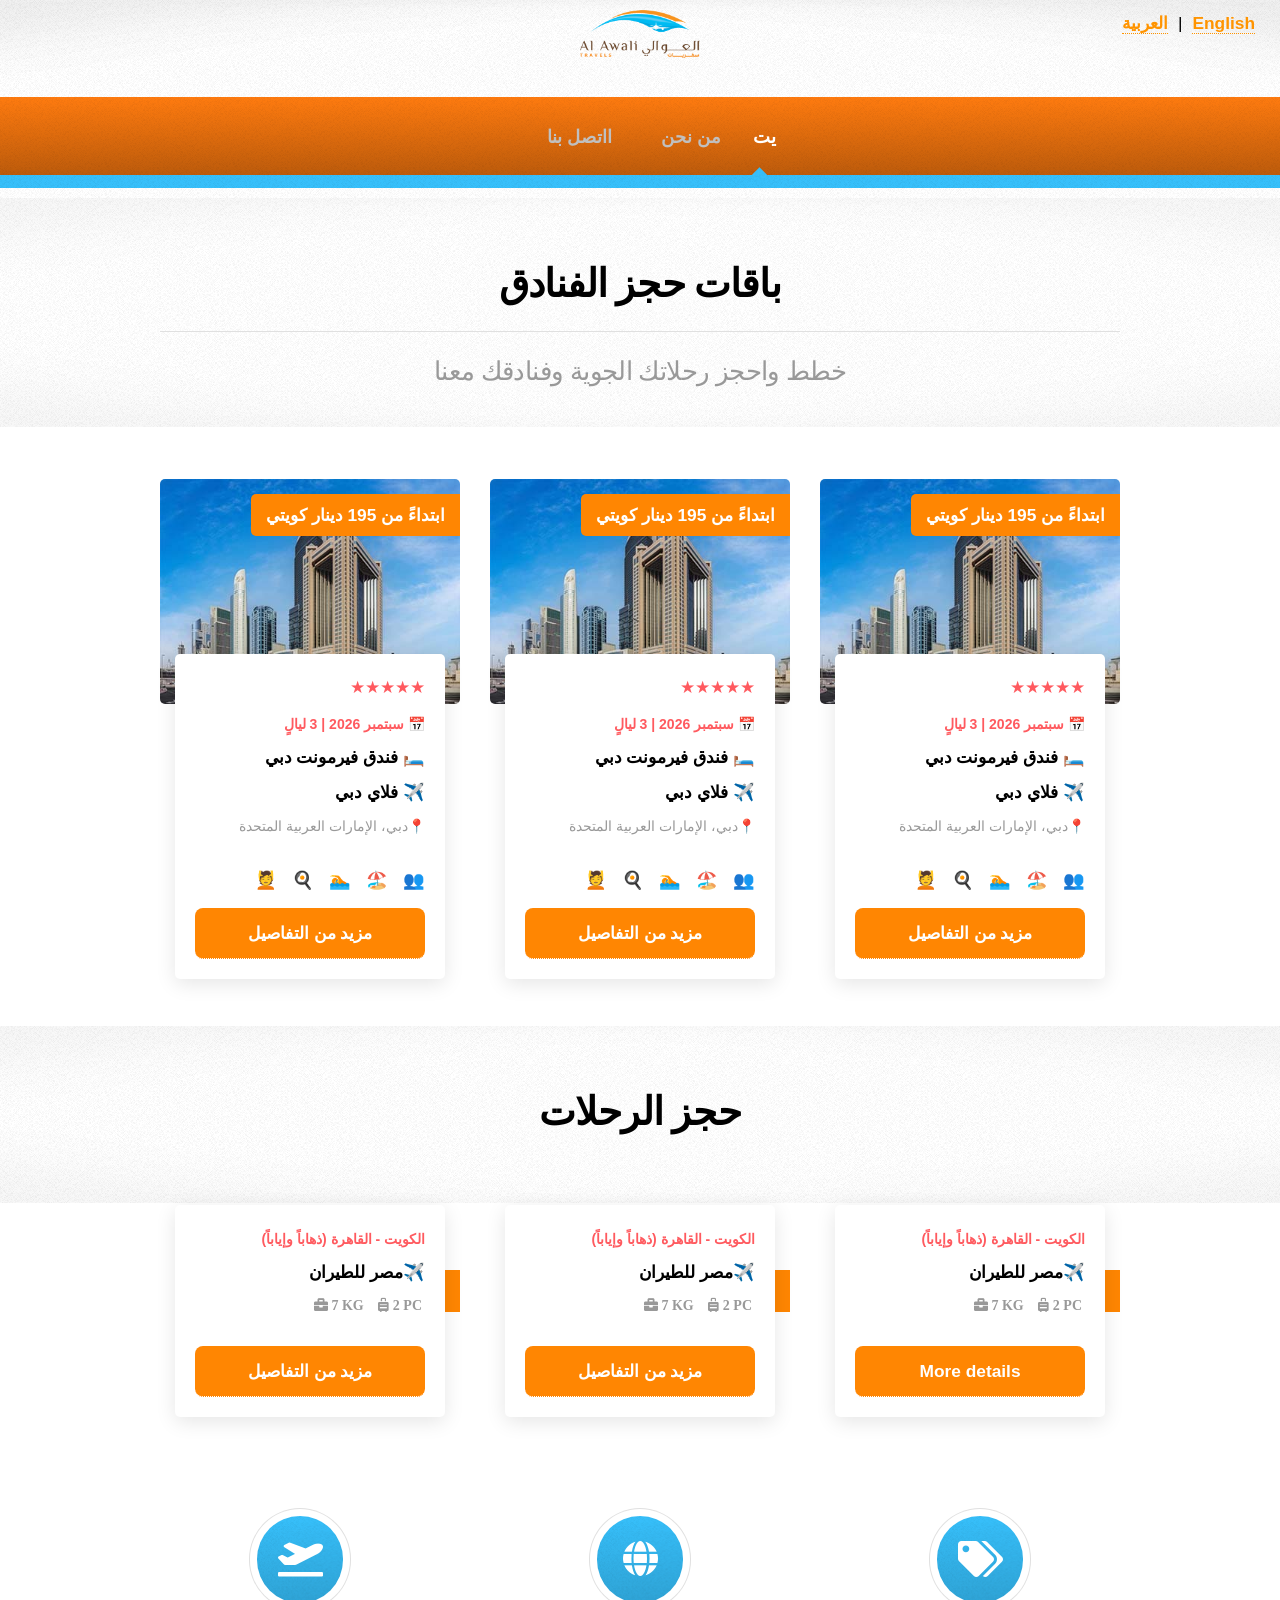
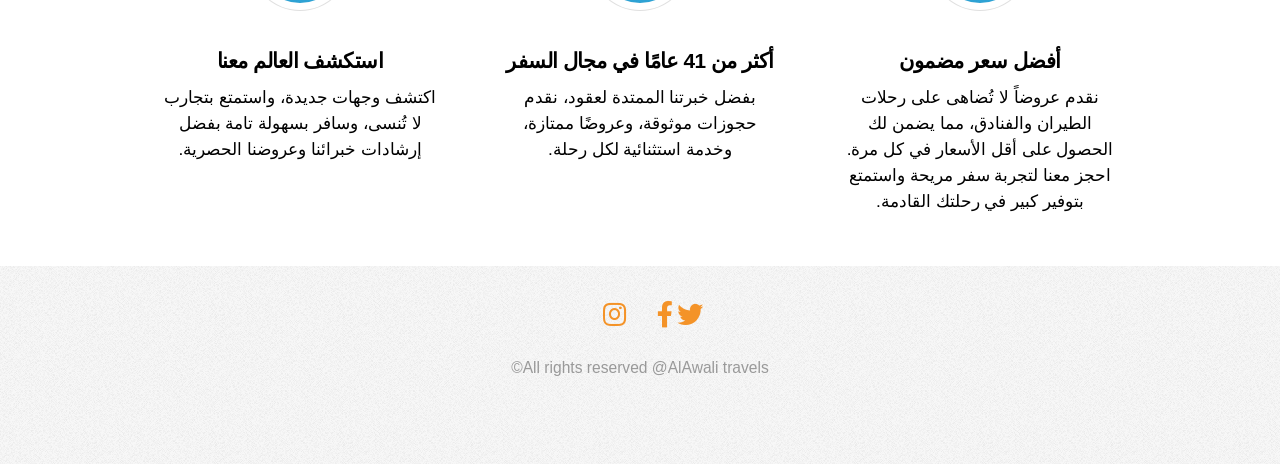
==== commit 721fa985: "Commit changes" ====
--- a/index.html
+++ b/index.html
@@ -200,7 +200,7 @@
 
     <!-- IMAGE -->
     <div class="image-box">
-      <img src="images/turkey.jpg" alt="">
+      <img src="images/cairo.png" alt="">
       <span class="price">ابتداءً من 85 دينار كويتي</span>
     </div>
 
@@ -226,7 +226,7 @@
 
     <!-- IMAGE -->
     <div class="image-box">
-      <img src="images/turkey.jpg" alt="">
+      <img src="images/cairo.png" alt="">
       <span class="price">ابتداءً من 85 دينار كويتي</span>
     </div>
 
@@ -253,7 +253,7 @@
 
     <!-- IMAGE -->
     <div class="image-box">
-      <img src="images/turkey.jpg" alt="">
+      <img src="images/cairo.png" alt="">
       <span class="price">ابتداءً من 85 دينار كويتي</span>
     </div>
 
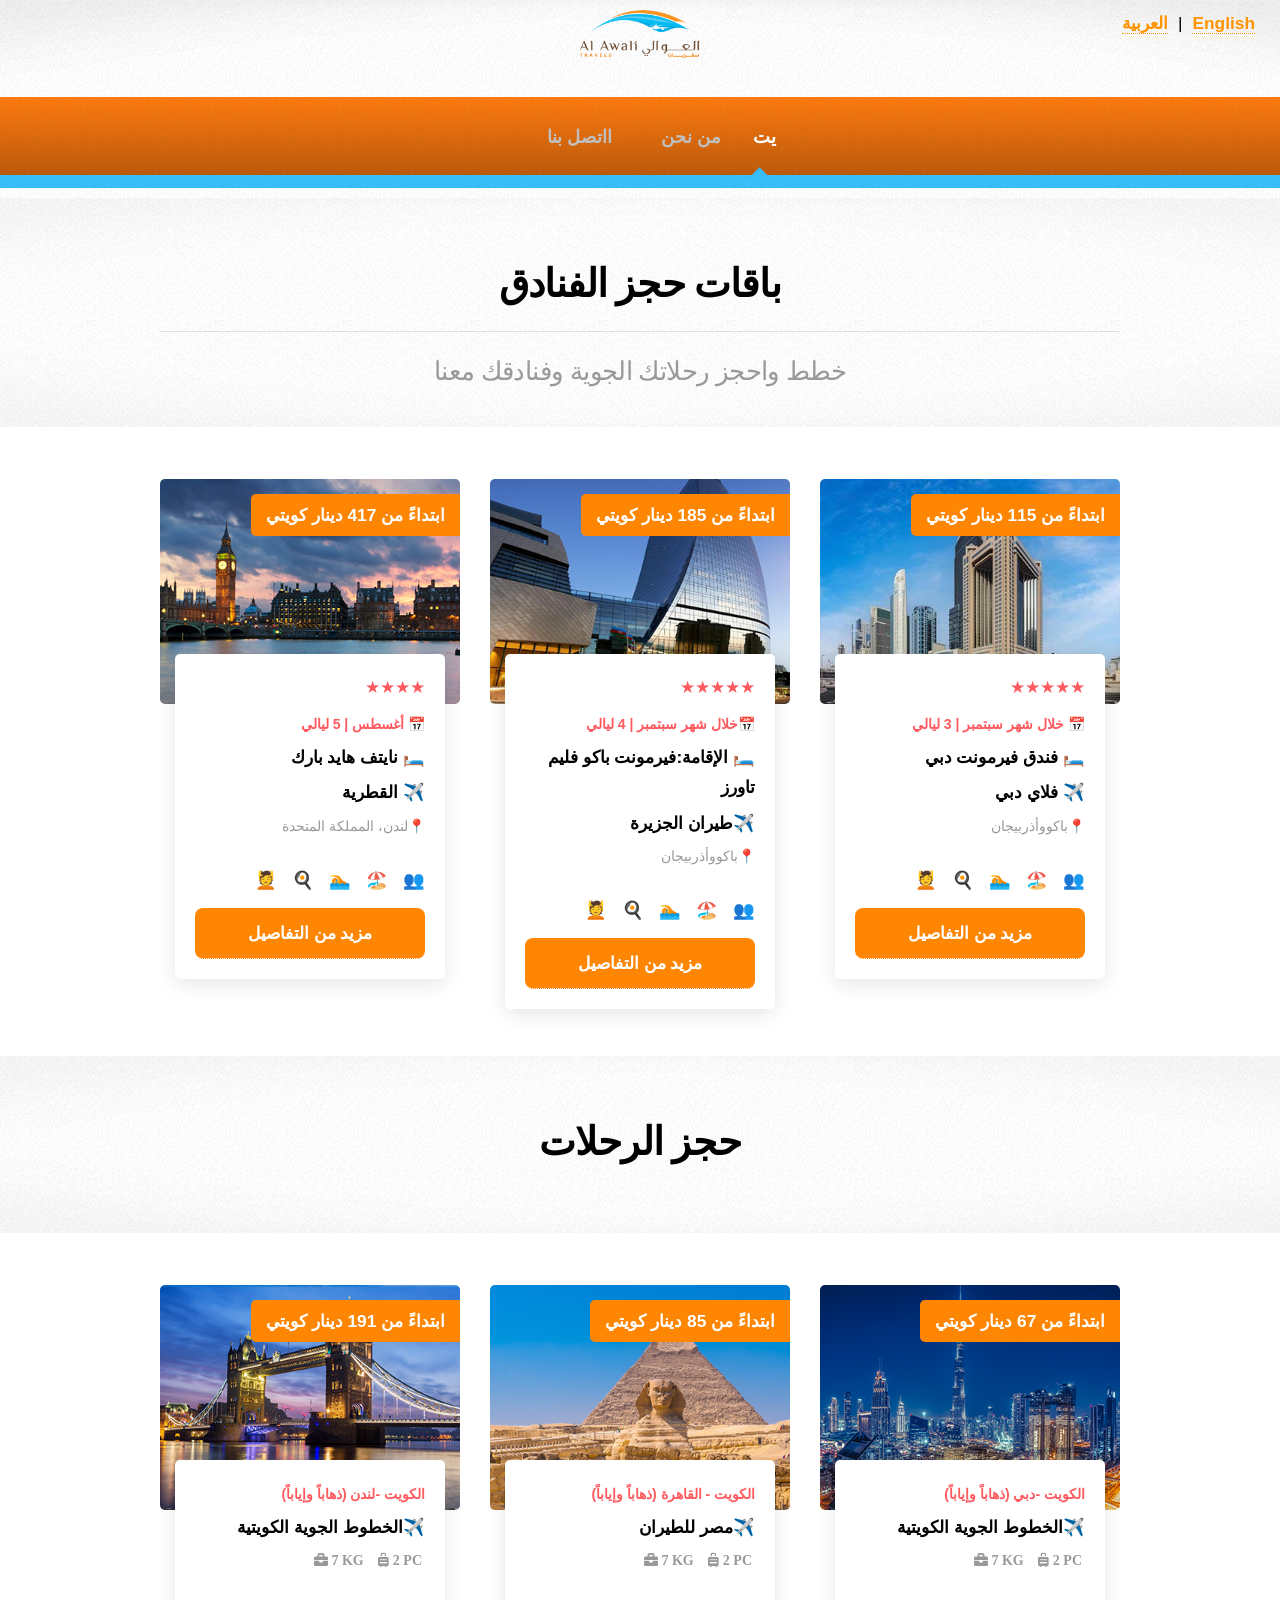
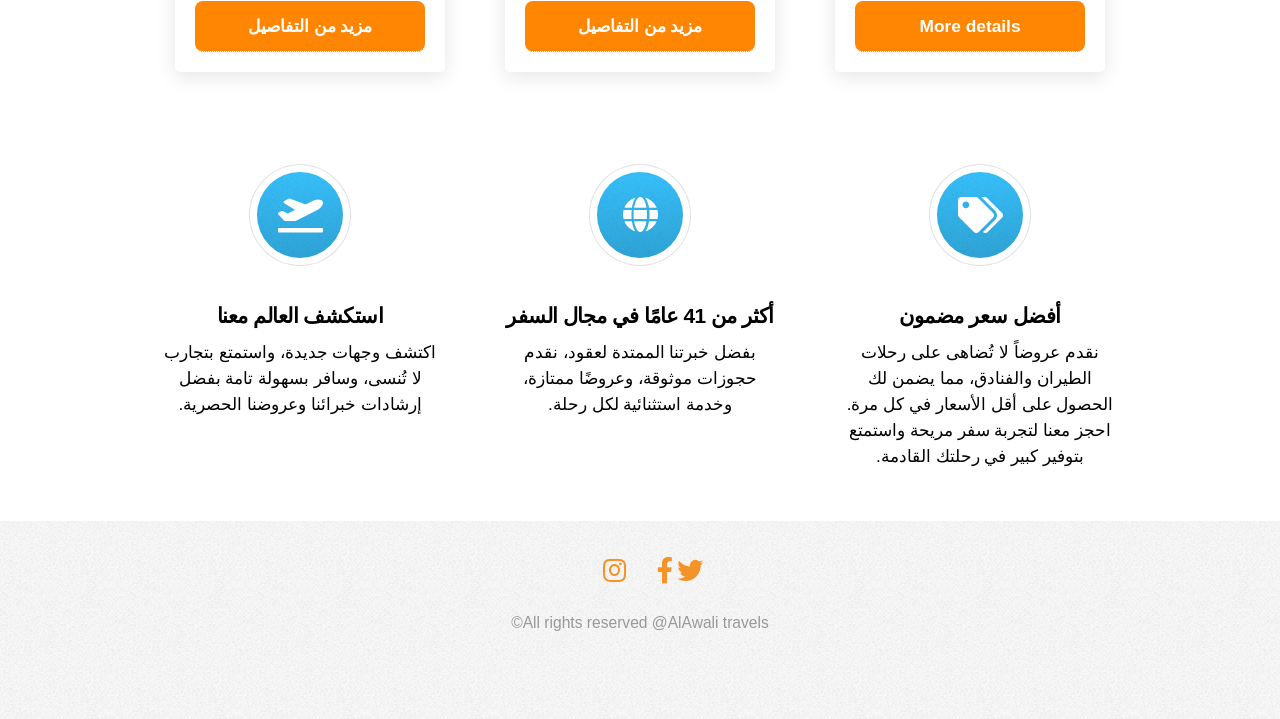
==== commit 75bcf270: "Add files via upload" ====
--- a/index.html
+++ b/index.html
@@ -66,8 +66,8 @@
 
     <!-- IMAGE -->
     <div class="image-box">
-      <img src="images/turkey.jpg" alt="">
-      <span class="price">ابتداءً من 195 دينار كويتي</span>
+      <img src="images/Dubai.jpg" alt="">
+      <span class="price">ابتداءً من 115 دينار كويتي</span>
     </div>
 
     <!-- CONTENT -->
@@ -76,12 +76,12 @@
         ★★★★★
       </div>
 
-      <span class="days">📅 سبتمبر 2026 | 3 ليالٍ</span>
+      <span class="days">📅 خلال شهر سبتمبر | 3 ليالي</span>
 
       <h4>🛏️ فندق فيرمونت دبي</h4>
       <h4>✈️ فلاي دبي</h4>
 
-      <p class="location">📍دبي، الإمارات العربية المتحدة</p>
+      <p class="location">📍باكووأذربيجان</p>
 
       <div class="features">
   <span>👥</span>
@@ -103,8 +103,8 @@
 
     <!-- IMAGE -->
     <div class="image-box">
-      <img src="images/turkey.jpg" alt="">
-      <span class="price">ابتداءً من 195 دينار كويتي</span>
+      <img src="images/Baku.png" alt="">
+      <span class="price">ابتداءً من 185 دينار كويتي</span>
     </div>
 
     <!-- CONTENT -->
@@ -113,12 +113,12 @@
         ★★★★★
       </div>
 
-      <span class="days">📅 سبتمبر 2026 | 3 ليالٍ</span>
-
-      <h4>🛏️ فندق فيرمونت دبي</h4>
-      <h4>✈️ فلاي دبي</h4>
-
-      <p class="location">📍دبي، الإمارات العربية المتحدة</p>
+      <span class="days">📅خلال شهر سبتمبر | 4 ليالي</span>
+
+      <h4>🛏️ الإقامة:فيرمونت باكو فليم تاورز</h4>
+      <h4>✈️طيران الجزيرة</h4>
+
+      <p class="location">📍باكووأذربيجان</p>
 
       <div class="features">
   <span>👥</span>
@@ -141,22 +141,22 @@
 
     <!-- IMAGE -->
     <div class="image-box">
-      <img src="images/turkey.jpg" alt="">
-      <span class="price">ابتداءً من 195 دينار كويتي</span>
+      <img src="images/london.png" alt="">
+      <span class="price">ابتداءً من 417 دينار كويتي</span>
     </div>
 
     <!-- CONTENT -->
     <div class="content-box">
       <div class="stars">
-        ★★★★★
+        ★★★★
       </div>
 
-      <span class="days">📅 سبتمبر 2026 | 3 ليالٍ</span>
-
-      <h4>🛏️ فندق فيرمونت دبي</h4>
-      <h4>✈️ فلاي دبي</h4>
-
-      <p class="location">📍دبي، الإمارات العربية المتحدة</p>
+      <span class="days">📅 أغسطس | 5 ليالي</span>
+
+      <h4>🛏️ نايتف هايد بارك</h4>
+      <h4>✈️ القطرية</h4>
+
+      <p class="location">📍لندن، المملكة المتحدة</p>
 
       <div class="features">
   <span>👥</span>
@@ -200,6 +200,32 @@
 
     <!-- IMAGE -->
     <div class="image-box">
+      <img src="images/Dubai-flight.png" alt="">
+      <span class="price">ابتداءً من 67 دينار كويتي</span>
+    </div>
+
+    <!-- CONTENT -->
+    <div class="content-box">
+      
+     <span class="days">الكويت -دبي (ذهاباً وإياباً) </span>
+
+        <h4>✈️الخطوط الجوية الكويتية</h4>
+
+      <p class="location"><i class="fas fa-suitcase-rolling"> 2 PC </i> &nbsp; <i class="fas fa-briefcase"> 7 KG </i> </p>
+
+      <a class="book-now-btn" href="https://wa.me/96590956788?text=Hello%20I%20want%20to%20book%20Baku%20package" target="_blank">
+        More details
+      </a>
+    </div>
+
+  </div>
+</div>
+      <!-- CARD 2 -->
+      <div class="col-4 col-12-narrower">
+  <div class="hotel-card">
+
+    <!-- IMAGE -->
+    <div class="image-box">
       <img src="images/cairo.png" alt="">
       <span class="price">ابتداءً من 85 دينار كويتي</span>
     </div>
@@ -211,32 +237,6 @@
 
         <h4>✈️مصر للطيران</h4>
 
-      <p class="location"><i class="fas fa-suitcase-rolling"> 2 PC </i> &nbsp; <i class="fas fa-briefcase"> 7 KG </i> </p>
-
-      <a class="book-now-btn" href="https://wa.me/96590956788?text=Hello%20I%20want%20to%20book%20Baku%20package" target="_blank">
-        More details
-      </a>
-    </div>
-
-  </div>
-</div>
-      <!-- CARD 2 -->
-      <div class="col-4 col-12-narrower">
-  <div class="hotel-card">
-
-    <!-- IMAGE -->
-    <div class="image-box">
-      <img src="images/cairo.png" alt="">
-      <span class="price">ابتداءً من 85 دينار كويتي</span>
-    </div>
-
-    <!-- CONTENT -->
-    <div class="content-box">
-      
-     <span class="days">الكويت - القاهرة (ذهاباً وإياباً) </span>
-
-        <h4>✈️مصر للطيران</h4>
-
        <p class="location"><i class="fas fa-suitcase-rolling"> 2 PC </i> &nbsp; <i class="fas fa-briefcase"> 7 KG </i> </p>
 
       <a class="book-now-btn" href="https://wa.me/96590956788?text=Hello%20I%20want%20to%20book%20Baku%20package" target="_blank">
@@ -253,16 +253,16 @@
 
     <!-- IMAGE -->
     <div class="image-box">
-      <img src="images/cairo.png" alt="">
-      <span class="price">ابتداءً من 85 دينار كويتي</span>
-    </div>
-
-    <!-- CONTENT -->
-    <div class="content-box">
-      
-     <span class="days">الكويت - القاهرة (ذهاباً وإياباً) </span>
-
-        <h4>✈️مصر للطيران</h4>
+      <img src="images/London-flight.png" alt="">
+      <span class="price">ابتداءً من 191 دينار كويتي</span>
+    </div>
+
+    <!-- CONTENT -->
+    <div class="content-box">
+      
+     <span class="days">الكويت -لندن (ذهاباً وإياباً) </span>
+
+        <h4>✈️الخطوط الجوية الكويتية</h4>
 
       <p class="location"><i class="fas fa-suitcase-rolling"> 2 PC </i> &nbsp; <i class="fas fa-briefcase"> 7 KG </i> </p>
 
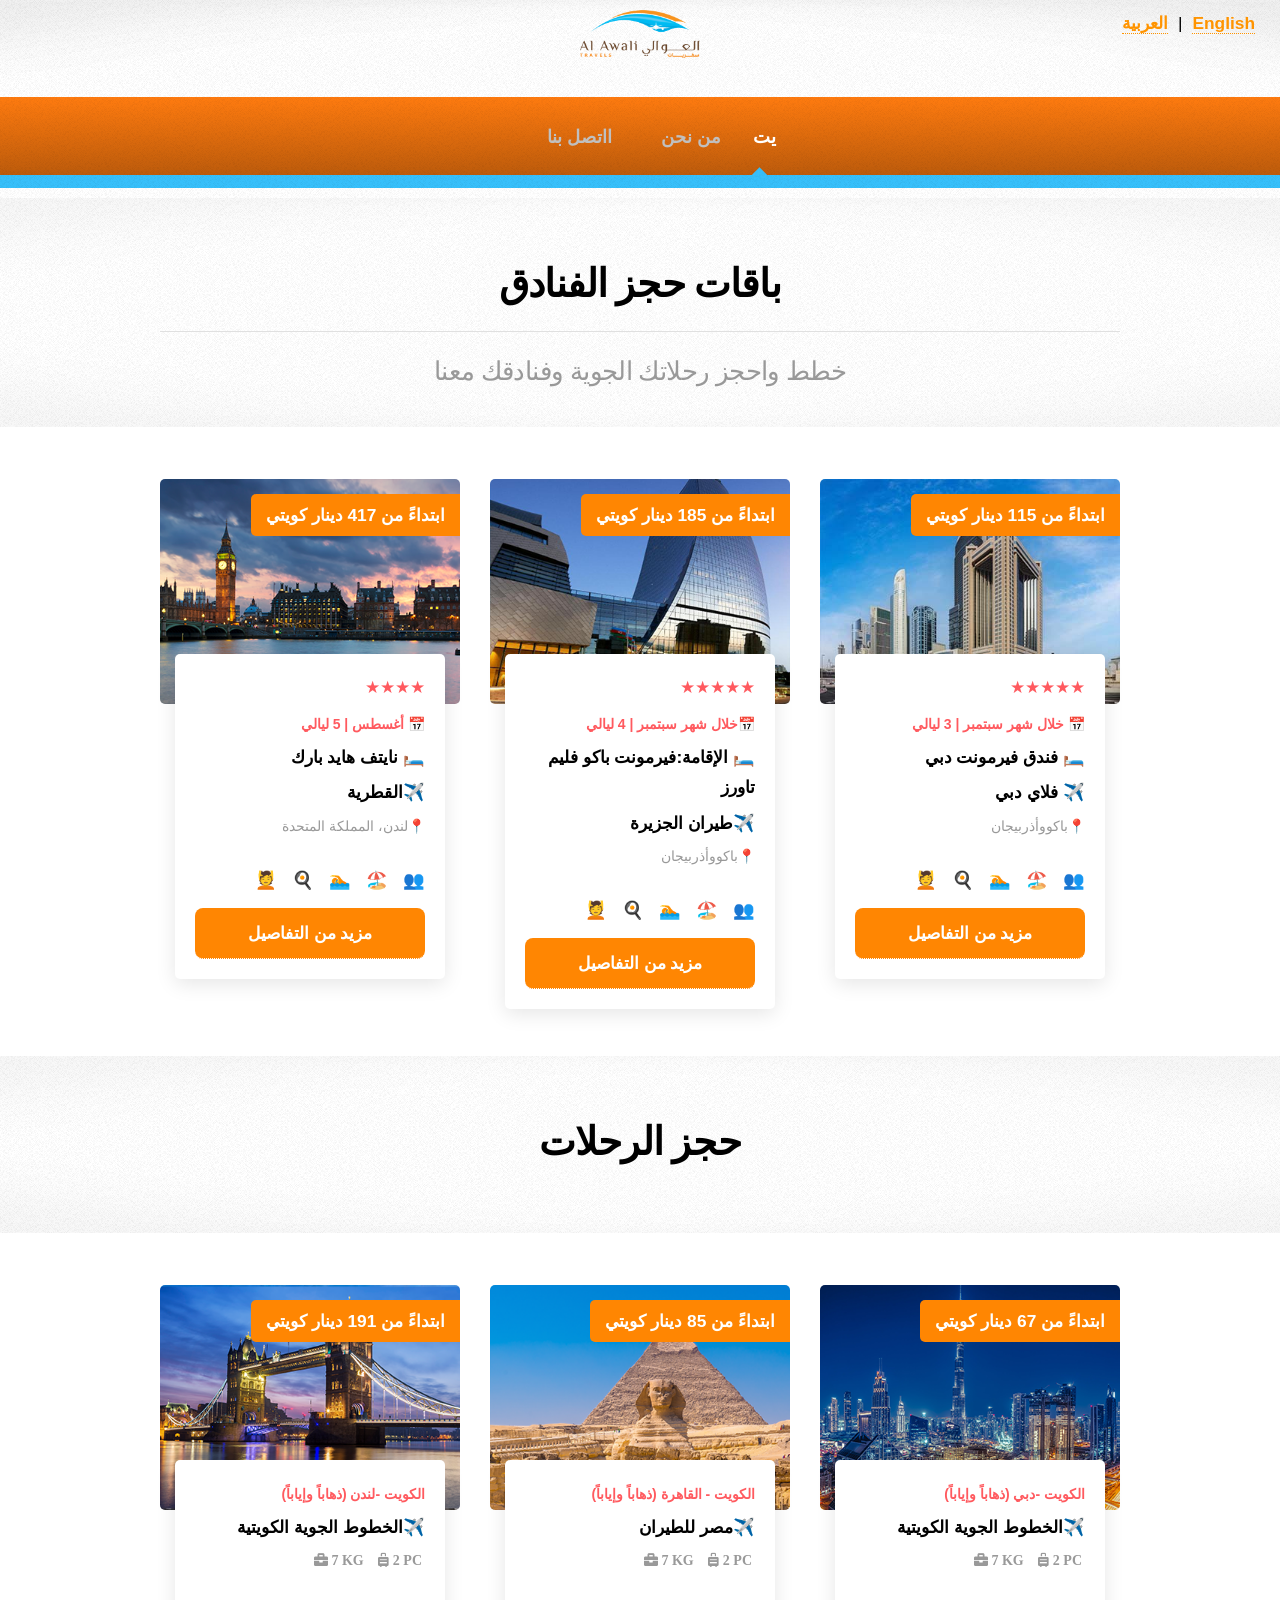
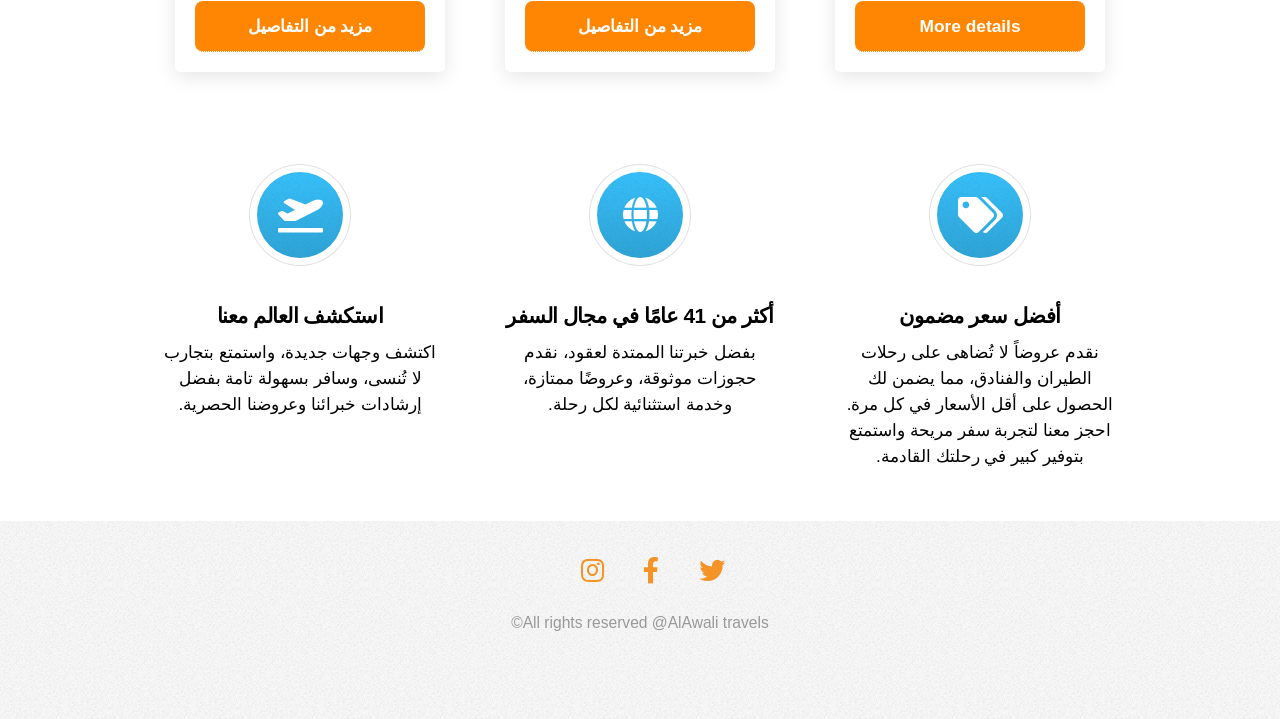
==== commit ccd05b8d: "Commit changes" ====
--- a/index.html
+++ b/index.html
@@ -90,7 +90,7 @@
   <span>🍳 </span>
   <span>💆</span>
   </div>
-      <a class="book-now-btn" href="https://wa.me/96590956788?text=Hello%20I%20want%20to%20book%20Baku%20package" target="_blank">
+      <a class="book-now-btn" href="https://wa.me/96590956788?text=Hello%20I%20want%20to%20book%20Dubai%20package" target="_blank">
         مزيد من التفاصيل
       </a>
     </div>
@@ -154,7 +154,7 @@
       <span class="days">📅 أغسطس | 5 ليالي</span>
 
       <h4>🛏️ نايتف هايد بارك</h4>
-      <h4>✈️ القطرية</h4>
+      <h4>✈️القطرية</h4>
 
       <p class="location">📍لندن، المملكة المتحدة</p>
 
@@ -165,7 +165,7 @@
   <span>🍳 </span>
   <span>💆</span>
   </div>
-      <a class="book-now-btn" href="https://wa.me/96590956788?text=Hello%20I%20want%20to%20book%20Baku%20package" target="_blank">
+      <a class="book-now-btn" href="https://wa.me/96590956788?text=Hello%20I%20want%20to%20book%20London%20package" target="_blank">
         مزيد من التفاصيل
       </a>
     </div>
@@ -213,7 +213,7 @@
 
       <p class="location"><i class="fas fa-suitcase-rolling"> 2 PC </i> &nbsp; <i class="fas fa-briefcase"> 7 KG </i> </p>
 
-      <a class="book-now-btn" href="https://wa.me/96590956788?text=Hello%20I%20want%20to%20book%20Baku%20package" target="_blank">
+      <a class="book-now-btn" href="https://wa.me/96590956788?text=Hello%20I%20want%20to%20book%20dubai%20flight" target="_blank">
         More details
       </a>
     </div>
@@ -239,7 +239,7 @@
 
        <p class="location"><i class="fas fa-suitcase-rolling"> 2 PC </i> &nbsp; <i class="fas fa-briefcase"> 7 KG </i> </p>
 
-      <a class="book-now-btn" href="https://wa.me/96590956788?text=Hello%20I%20want%20to%20book%20Baku%20package" target="_blank">
+      <a class="book-now-btn" href="https://wa.me/96590956788?text=Hello%20I%20want%20to%20book%20Cairo%20flight" target="_blank">
         مزيد من التفاصيل
       </a>
     </div>
@@ -266,7 +266,7 @@
 
       <p class="location"><i class="fas fa-suitcase-rolling"> 2 PC </i> &nbsp; <i class="fas fa-briefcase"> 7 KG </i> </p>
 
-      <a class="book-now-btn" href="https://wa.me/96590956788?text=Hello%20I%20want%20to%20book%20Baku%20package" target="_blank">
+      <a class="book-now-btn" href="https://wa.me/96590956788?text=Hello%20I%20want%20to%20book%20London%20flight" target="_blank">
         مزيد من التفاصيل
       </a>
     </div>
--- a/assets/css/main.css
+++ b/assets/css/main.css
@@ -2201,25 +2201,26 @@
 /* Icons */
 
 	ul.icons {
-		cursor: default;
-		list-style: none;
-		padding-left: 0;
-	}
-
-		ul.icons li {
-			display: inline-block;
-			line-height: 1em;
-			padding-left: 1.5em;
-		}
-
-			ul.icons li:first-child {
-				padding-left: 0;
-			}
-
-			ul.icons li a, ul.icons li span {
-				font-size: 2em;
-				border: 0;
-			}
+    cursor: default;
+    list-style: none;
+    padding-right: 0; /* change from padding-left */
+    direction: rtl; /* set text direction to right-to-left */
+}
+
+ul.icons li {
+    display: inline-block;
+    line-height: 1em;
+    padding-right: 1.5em; /* change from padding-left */
+}
+
+ul.icons li:first-child {
+    padding-right: 0; /* change from padding-left */
+}
+
+ul.icons li a, ul.icons li span {
+    font-size: 2em;
+    border: 0;
+}
 
 /* Menu */
 
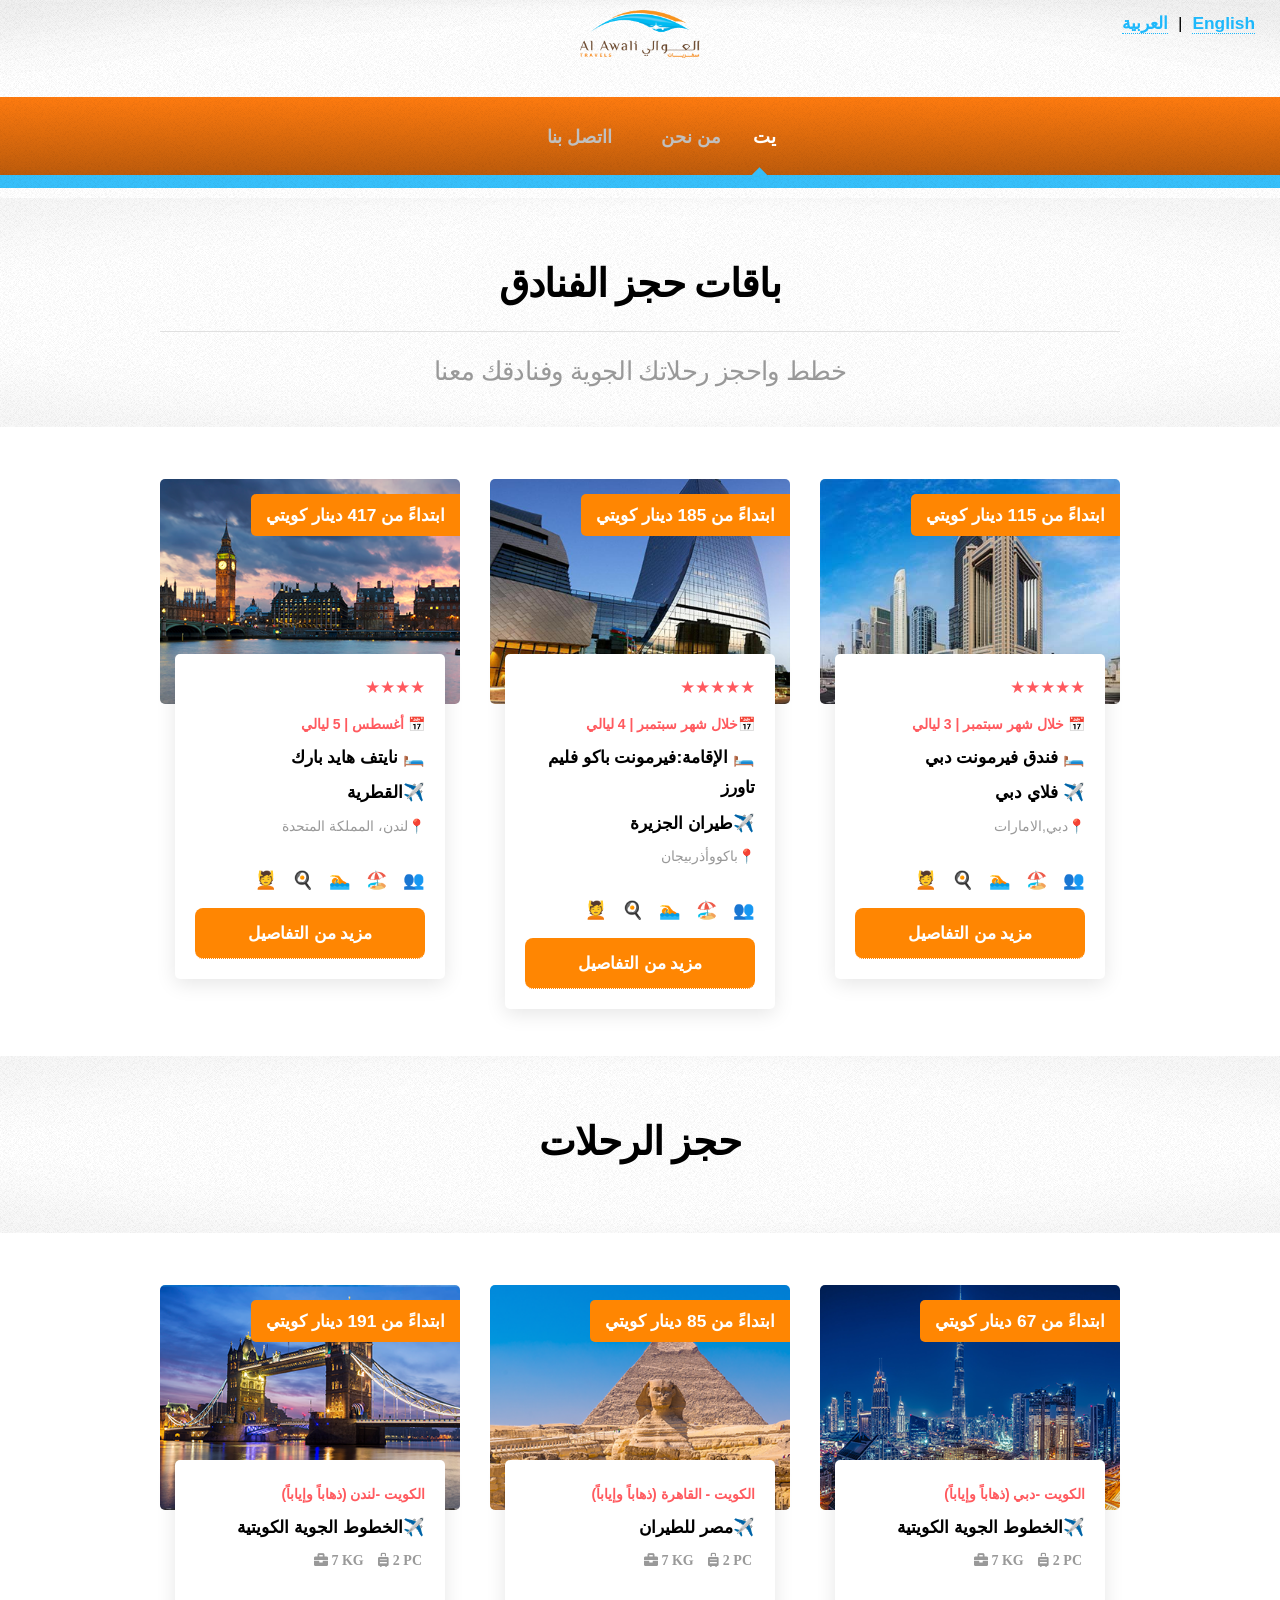
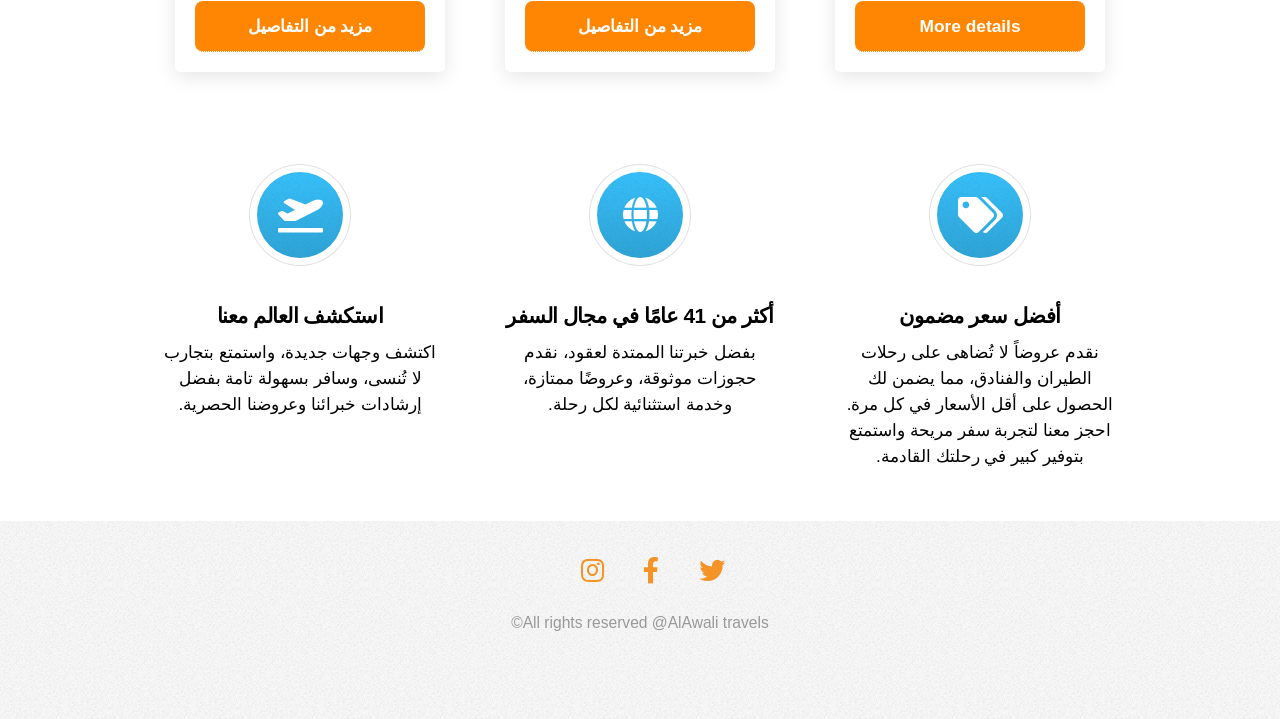
==== commit 4e695cff: "Commit changes" ====
--- a/index.html
+++ b/index.html
@@ -81,7 +81,7 @@
       <h4>🛏️ فندق فيرمونت دبي</h4>
       <h4>✈️ فلاي دبي</h4>
 
-      <p class="location">📍باكووأذربيجان</p>
+      <p class="location">📍دبي,الامارات</p>
 
       <div class="features">
   <span>👥</span>
--- a/assets/css/main.css
+++ b/assets/css/main.css
@@ -3161,8 +3161,8 @@
 					border-top: solid 1px rgba(255, 255, 255, 0.05);
 					color: #888;
 					display: block;
-					height: 48px;
-					line-height: 48px;
+					height: 40px;
+					line-height: 40px;
 					padding: 0 1em 0 1em;
 					text-decoration: none;
 				}
@@ -3369,11 +3369,11 @@
     text-decoration: none;
     margin: 0 5px;
     font-weight: bold;
+    color: #1eb8fb;
+}
+
+#language-switcher a:hover {
     color: #ff9400;
-}
-
-#language-switcher a:hover {
-    color: #1eb8fb;
 }
 
 
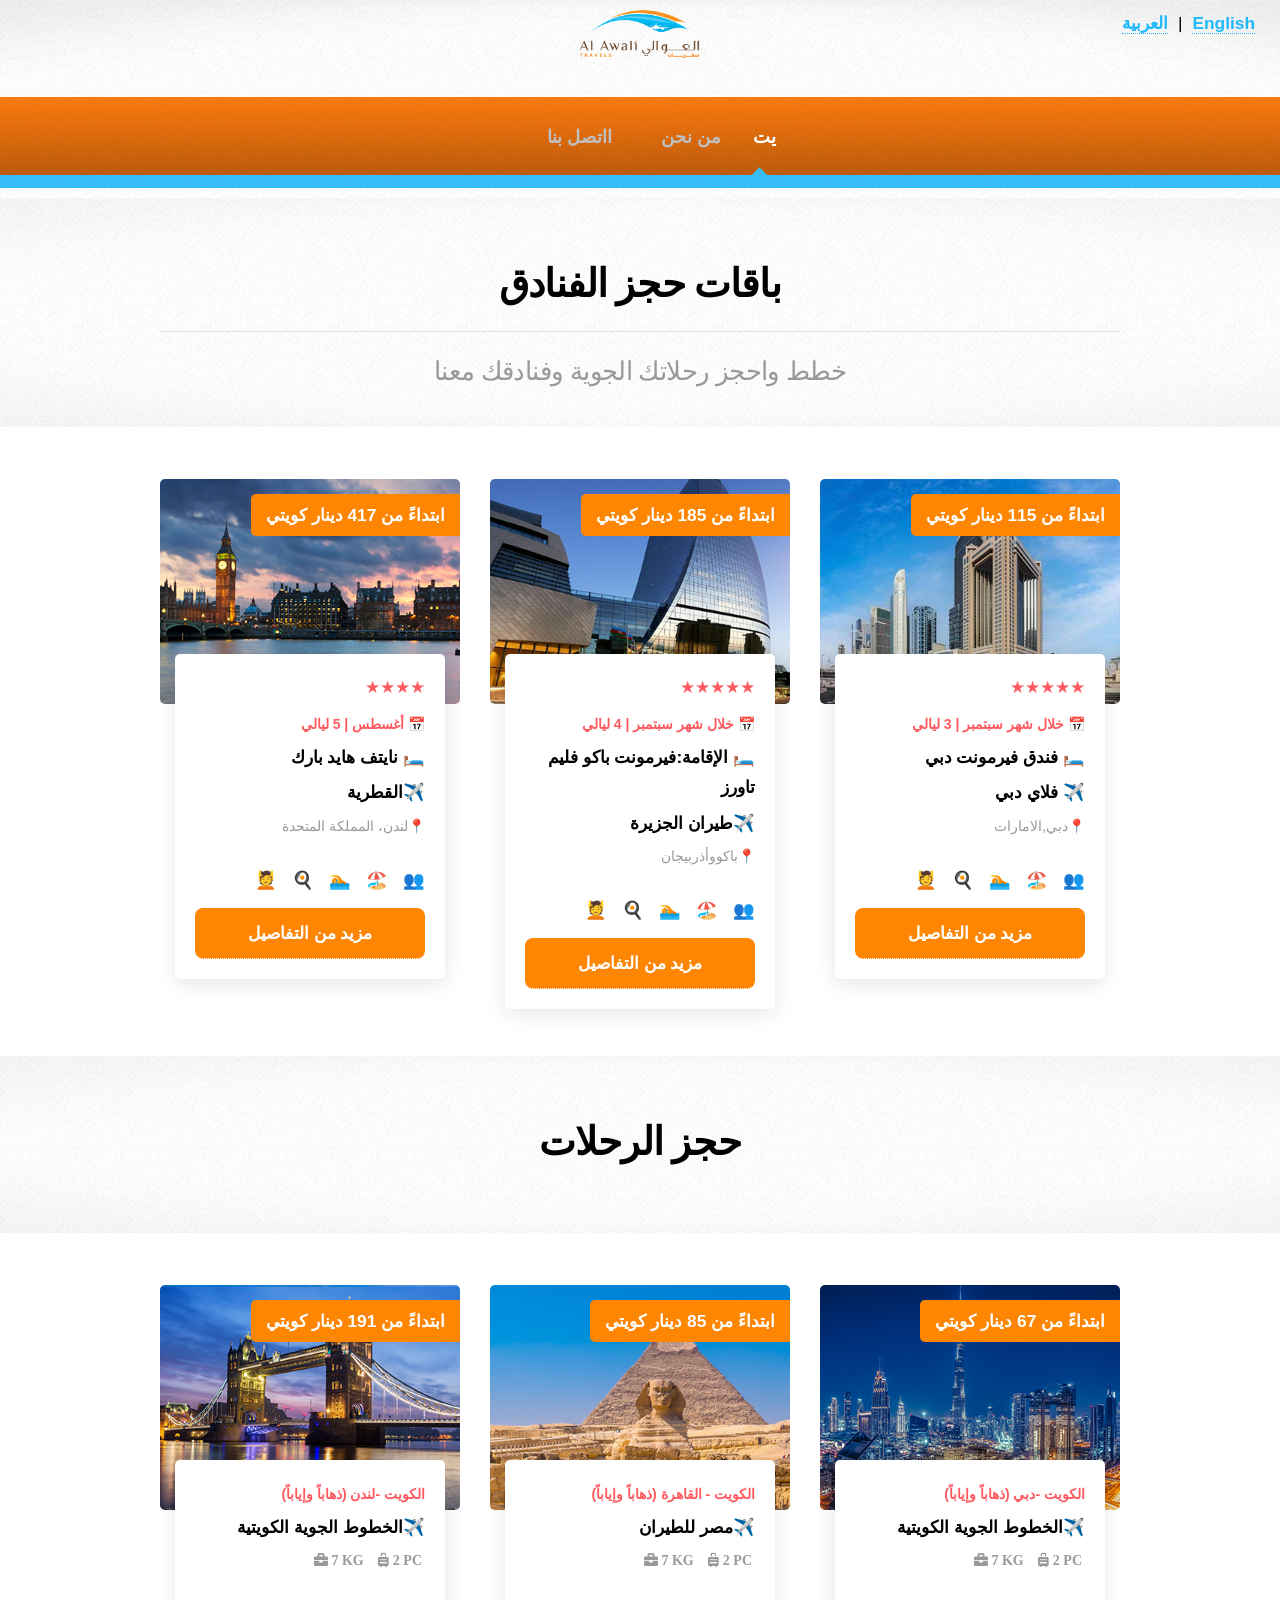
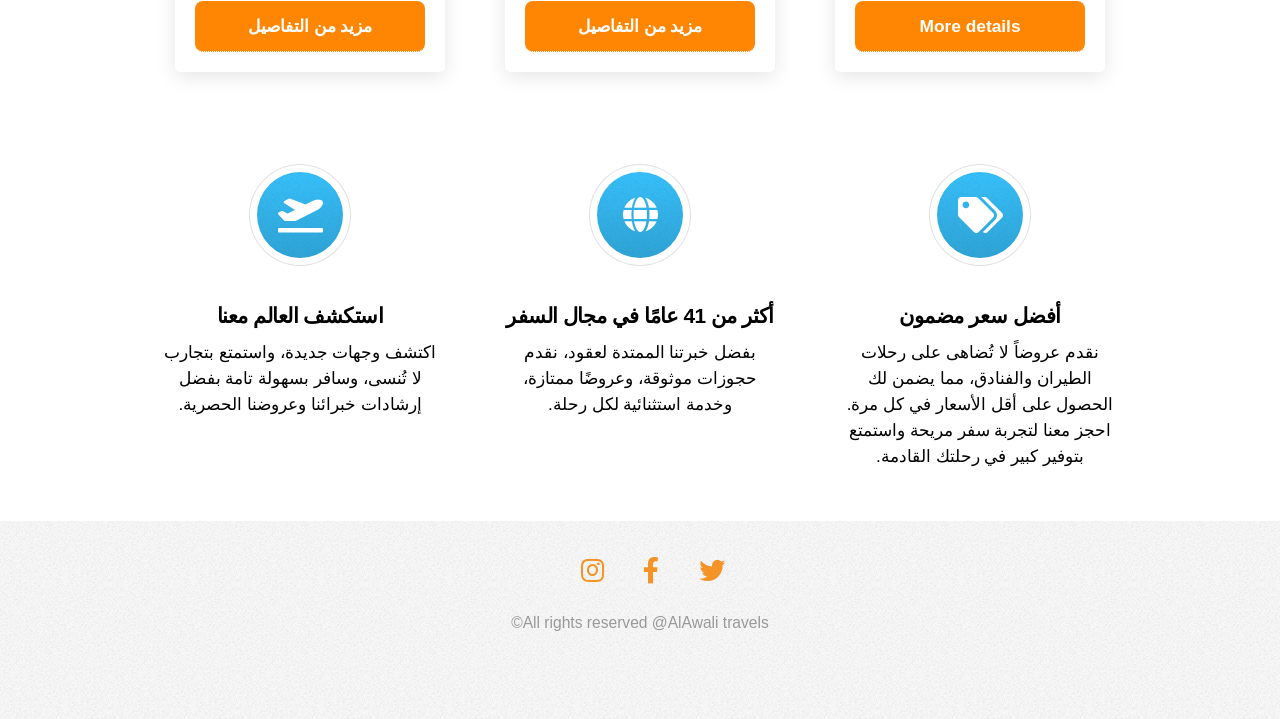
==== commit db858ab5: "commit changes" ====
--- a/index.html
+++ b/index.html
@@ -2,7 +2,7 @@
 
 <html lang="ar" dir="rtl">
 	<head>
-		<title>AlAwali Travels</title>
+		<title>سفريات العوالى</title>
 		<meta charset="utf-8" />
 		<meta name="viewport" content="width=device-width, initial-scale=1, user-scalable=no" />
 		<link rel="stylesheet" href="assets/css/main.css" />
@@ -113,7 +113,7 @@
         ★★★★★
       </div>
 
-      <span class="days">📅خلال شهر سبتمبر | 4 ليالي</span>
+      <span class="days">📅 خلال شهر سبتمبر | 4 ليالي</span>
 
       <h4>🛏️ الإقامة:فيرمونت باكو فليم تاورز</h4>
       <h4>✈️طيران الجزيرة</h4>
